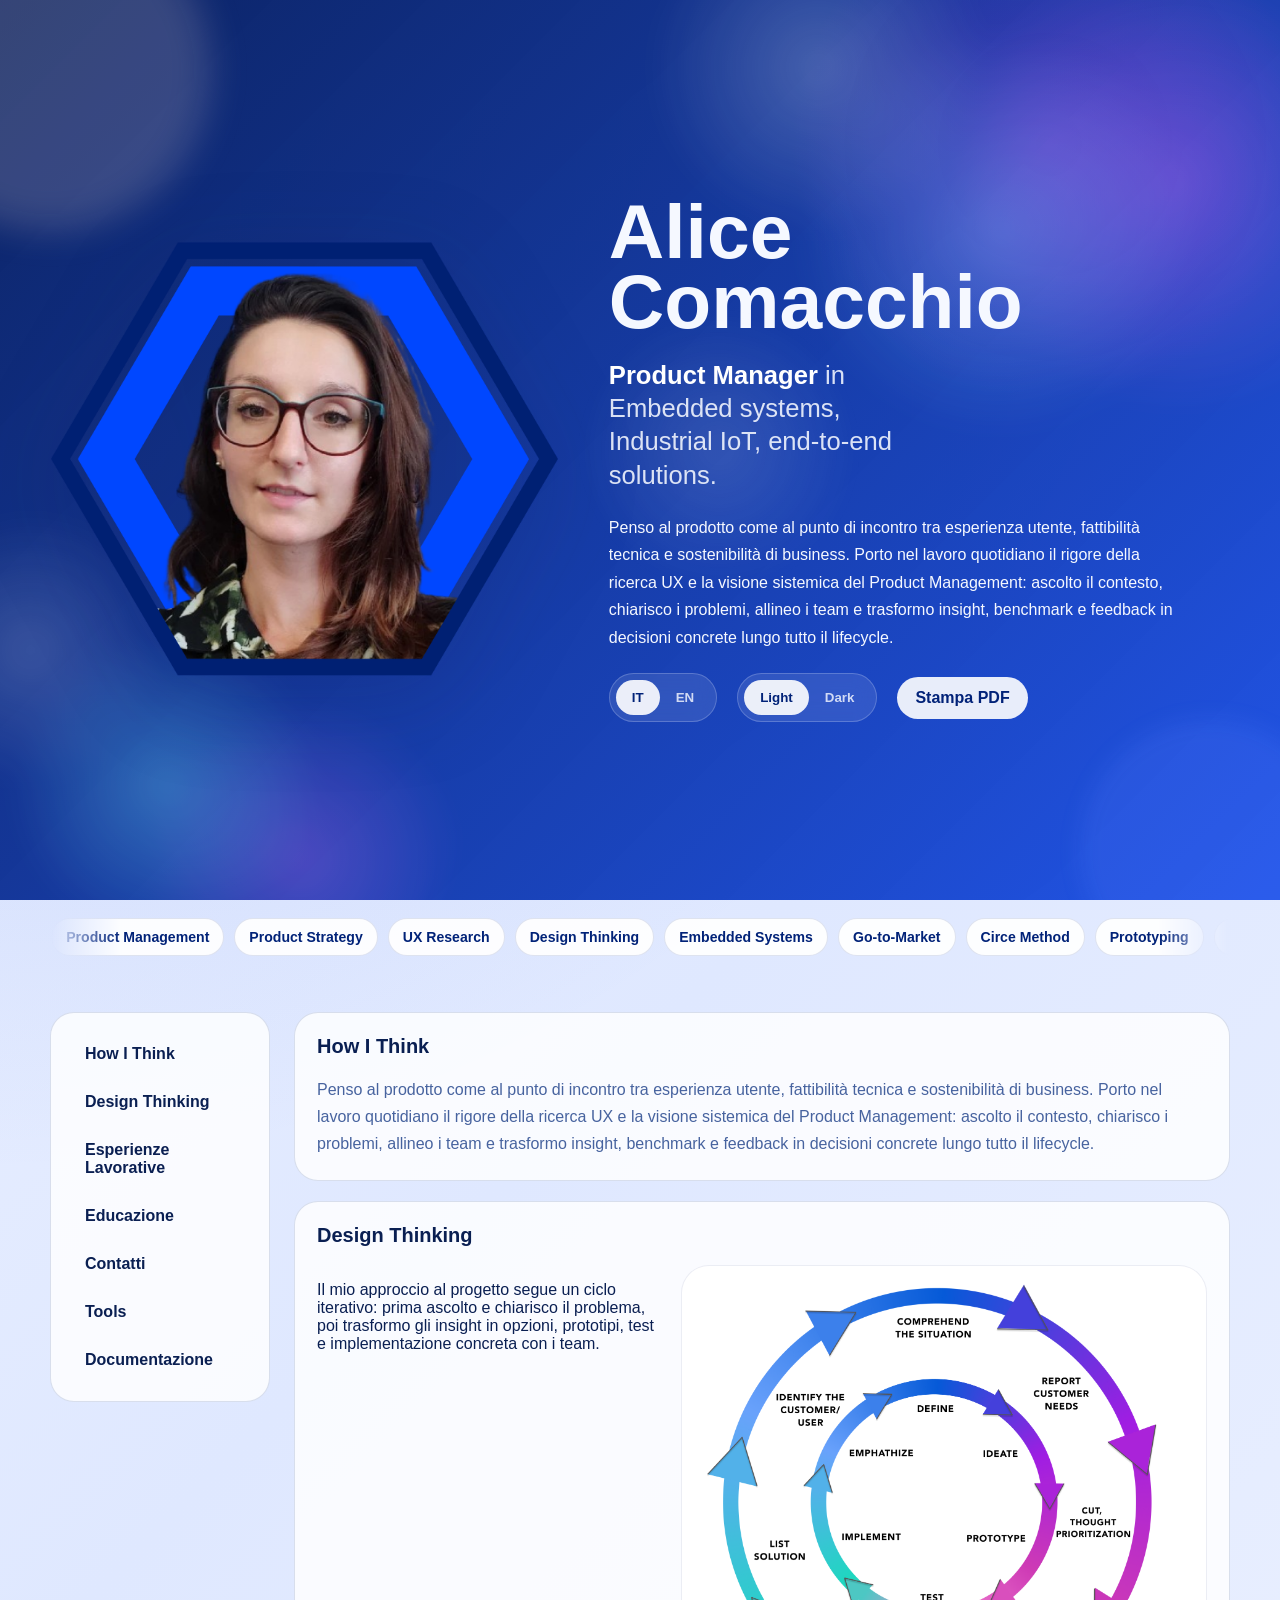
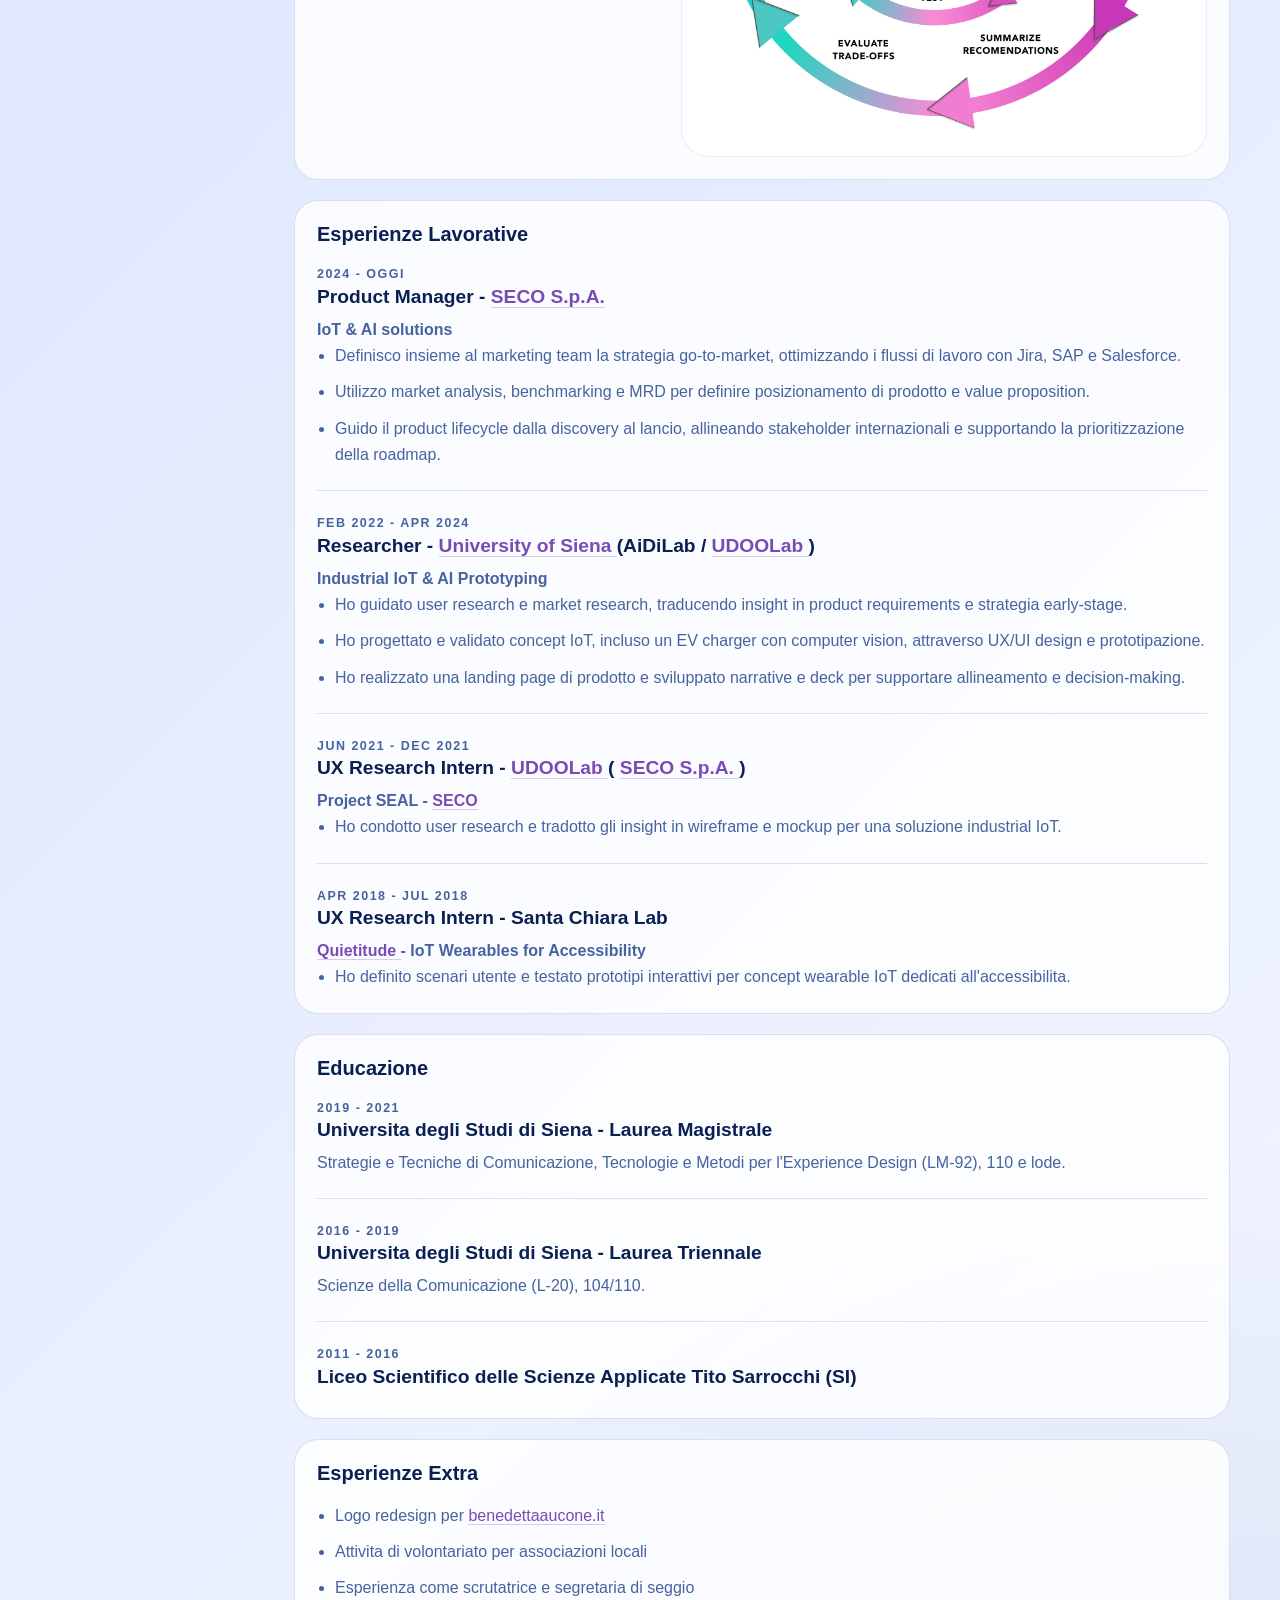
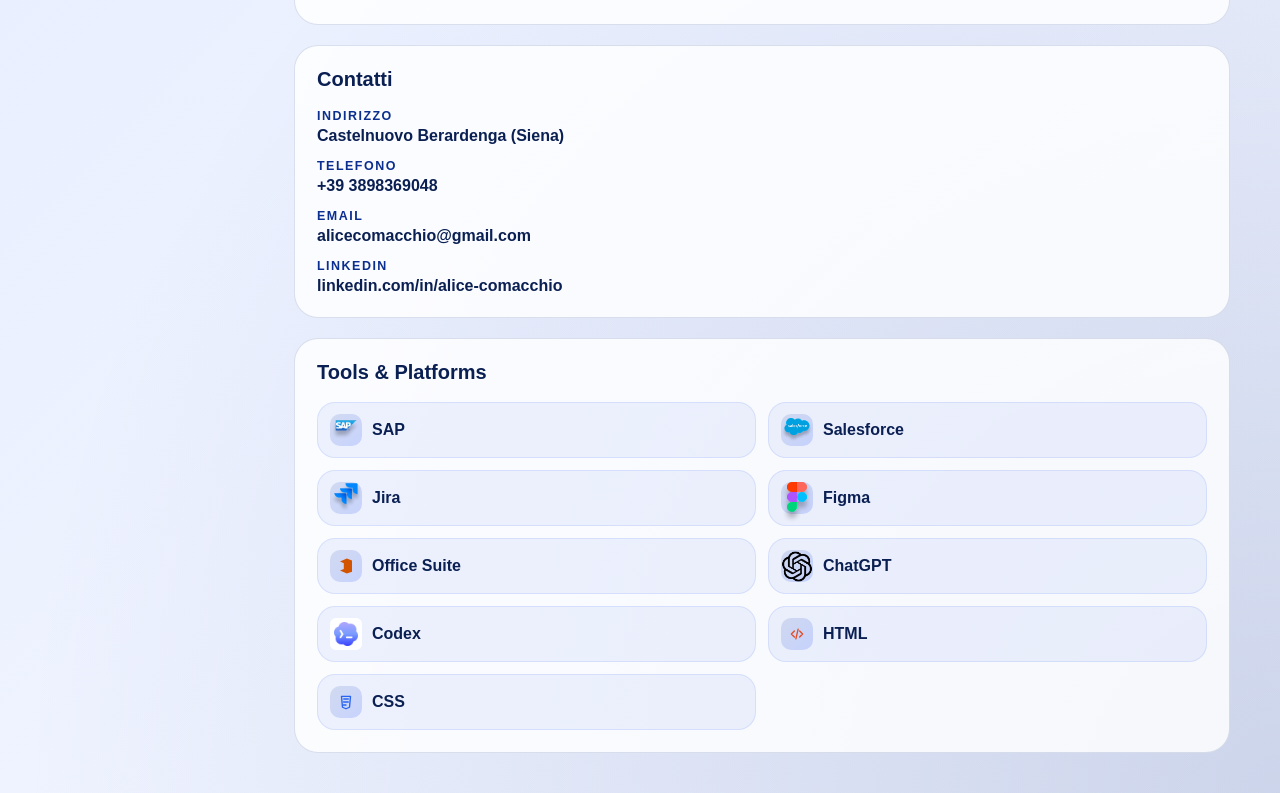
==== index.html @ bc448dcb "Prepare portfolio site for publishing" ====
<!DOCTYPE html>
<html lang="it">
  <head>
    <meta charset="UTF-8" />
    <meta name="viewport" content="width=device-width, initial-scale=1.0" />
    <title>Alice Comacchio | Product Manager</title>
    <link rel="stylesheet" href="./assets/css/main.css" />
  </head>
  <body>
    <div class="page-shell">
      <header class="hero">
        <div class="hero-background-motion" aria-hidden="true"></div>
        <button
          class="mobile-menu-toggle"
          type="button"
          aria-expanded="false"
          aria-controls="site-menu"
          data-it="Menu"
          data-en="Menu"
        >
          <span class="mobile-menu-lines" aria-hidden="true">
            <span></span>
            <span></span>
            <span></span>
          </span>
          <span class="mobile-menu-label">Menu</span>
        </button>
        <div class="hero-visual" aria-label="Foto profilo di Alice Comacchio">
          <div class="hexagon-frame">
            <img
              class="hero-portrait"
              src="./assets/images/profile/alice-comacchio-hero.png"
              alt="Ritratto di Alice Comacchio"
            />
          </div>
        </div>
        <div class="hero-copy">
          <h1>Alice Comacchio</h1>
          <p class="hero-title">
            <strong>Product Manager</strong>
            <span
              class="hero-title-rest"
              data-it="in Embedded systems, Industrial IoT, end-to-end solutions."
              data-en="in Embedded systems, Industrial IoT, end-to-end solutions."
            >
              in Embedded systems, Industrial IoT, end-to-end solutions.
            </span>
          </p>
          <p
            class="hero-summary"
            data-it="Penso al prodotto come al punto di incontro tra esperienza utente, fattibilità tecnica e sostenibilità di business. Porto nel lavoro quotidiano il rigore della ricerca UX e la visione sistemica del Product Management: ascolto il contesto, chiarisco i problemi, allineo i team e trasformo insight, benchmark e feedback in decisioni concrete lungo tutto il lifecycle."
            data-en="I see product as the meeting point between user experience, technical feasibility, and business sustainability. In my daily work I combine the rigor of UX research with the systemic perspective of Product Management: I read the context, clarify problems, align teams, and turn insights, benchmarks, and feedback into concrete decisions across the full lifecycle."
          >
            Penso al prodotto come al punto di incontro tra esperienza utente, fattibilità
            tecnica e sostenibilità di business. Porto nel lavoro quotidiano il rigore della
            ricerca UX e la visione sistemica del Product Management: ascolto il contesto,
            chiarisco i problemi, allineo i team e trasformo insight, benchmark e feedback in
            decisioni concrete lungo tutto il lifecycle.
          </p>
          <div class="hero-topbar">
            <div class="hero-controls">
              <div class="control-group">
                <div class="language-switch hero-language" aria-label="Selettore lingua">
                  <button class="lang-button active" type="button" data-lang="it">IT</button>
                  <button class="lang-button" type="button" data-lang="en">EN</button>
                </div>
              </div>

              <div class="control-group">
                <div class="theme-switch" aria-label="Theme switcher">
                  <button class="theme-button active" type="button" data-theme="light">Light</button>
                  <button class="theme-button" type="button" data-theme="dark">Dark</button>
                </div>
              </div>

              <a
                class="print-link current-pdf-link"
                href="./print/cv-it.html"
                target="_blank"
                data-it="Stampa PDF"
                data-en="Print PDF"
              >
                Stampa PDF
              </a>
            </div>
          </div>
        </div>

      </header>

      <section class="hero-pills-band">
        <div class="hero-skills-marquee" aria-label="Competenze principali">
          <div class="hero-skills-track">
            <div class="hero-skills-set">
              <span>Product Management</span>
              <span>Product Strategy</span>
              <span>UX Research</span>
              <span>Design Thinking</span>
              <span>Embedded Systems</span>
              <span>Go-to-Market</span>
              <span>Circe Method</span>
              <span>Prototyping</span>
              <span>AI tools</span>
            </div>
            <div class="hero-skills-set" aria-hidden="true">
              <span>Product Management</span>
              <span>Product Strategy</span>
              <span>UX Research</span>
              <span>Design Thinking</span>
              <span>Embedded Systems</span>
              <span>Go-to-Market</span>
              <span>Circe Method</span>
              <span>Prototyping</span>
              <span>AI tools</span>
            </div>
          </div>
        </div>
      </section>

      <main class="content-grid">
        <aside class="sidebar">
          <nav class="section-menu" id="site-menu" aria-label="Section menu">
            <div class="mobile-menu-controls" aria-label="Mobile controls">
              <div class="mobile-menu-control-group">
                <span
                  class="mobile-menu-control-label"
                  data-it="Lingua"
                  data-en="Language"
                >
                  Lingua
                </span>
                <div class="language-switch hero-language" aria-label="Selettore lingua mobile">
                  <button class="lang-button active" type="button" data-lang="it">IT</button>
                  <button class="lang-button" type="button" data-lang="en">EN</button>
                </div>
              </div>

              <div class="mobile-menu-control-group">
                <span
                  class="mobile-menu-control-label"
                  data-it="Modalità"
                  data-en="Mode"
                >
                  Modalità
                </span>
                <div class="theme-switch" aria-label="Theme switcher mobile">
                  <button class="theme-button active" type="button" data-theme="light">Light</button>
                  <button class="theme-button" type="button" data-theme="dark">Dark</button>
                </div>
              </div>

              <a
                class="print-link current-pdf-link mobile-print-link"
              href="./print/cv-it.html"
                target="_blank"
                data-it="Stampa PDF"
                data-en="Print PDF"
              >
                Stampa PDF
              </a>
            </div>
            <a href="#how-i-think" data-it="How I Think" data-en="How I Think">How I Think</a>
            <a
              href="#design-thinking"
              data-it="Design Thinking"
              data-en="Design Thinking"
            >
              Design Thinking
            </a>
            <a
              href="#work-experience"
              data-it="Esperienze Lavorative"
              data-en="Work Experience"
            >
              Esperienze Lavorative
            </a>
            <a href="#education" data-it="Educazione" data-en="Education">Educazione</a>
            <a href="#contact" data-it="Contatti" data-en="Contact">Contatti</a>
            <a href="#tools" data-it="Tools" data-en="Tools">Tools</a>
            <a
              href="https://drive.google.com/drive/u/0/folders/1caZQcHH-zPnYdEuzG8Q0CjWB6Q5udoi3"
              target="_blank"
              rel="noreferrer"
              data-it="Documentazione"
              data-en="Documentation"
            >
              Documentazione
            </a>
          </nav>
        </aside>

        <section class="main-column">
          <article class="content-section" id="how-i-think">
            <div class="section-heading">
              <h2 data-it="How I Think" data-en="How I Think">How I Think</h2>
            </div>
            <p
              data-it="Penso al prodotto come al punto di incontro tra esperienza utente, fattibilità tecnica e sostenibilità di business. Porto nel lavoro quotidiano il rigore della ricerca UX e la visione sistemica del Product Management: ascolto il contesto, chiarisco i problemi, allineo i team e trasformo insight, benchmark e feedback in decisioni concrete lungo tutto il lifecycle."
              data-en="I see product as the meeting point between user experience, technical feasibility, and business sustainability. In my daily work I combine the rigor of UX research with the systemic perspective of Product Management: I read the context, clarify problems, align teams, and turn insights, benchmarks, and feedback into concrete decisions across the full lifecycle."
            >
              Penso al prodotto come al punto di incontro tra esperienza utente, fattibilità
              tecnica e sostenibilità di business. Porto nel lavoro quotidiano il rigore della
              ricerca UX e la visione sistemica del Product Management: ascolto il contesto,
              chiarisco i problemi, allineo i team e trasformo insight, benchmark e feedback in
              decisioni concrete lungo tutto il lifecycle.
            </p>
          </article>

          <article class="content-section design-thinking-section" id="design-thinking">
            <div class="section-heading">
              <h2 data-it="Design Thinking" data-en="Design Thinking">Design Thinking</h2>
            </div>
            <div class="design-thinking-layout">
              <div class="design-thinking-header">
                <p
                  class="design-thinking-intro"
                  data-it="Il mio approccio al progetto segue un ciclo iterativo: prima ascolto e chiarisco il problema, poi trasformo gli insight in opzioni, prototipi, test e implementazione concreta con i team."
                  data-en="My project approach follows an iterative cycle: first I listen and frame the problem, then I turn insights into options, prototypes, testing, and concrete implementation with teams."
                >
                  Il mio approccio al progetto segue un ciclo iterativo: prima ascolto e chiarisco
                  il problema, poi trasformo gli insight in opzioni, prototipi, test e
                  implementazione concreta con i team.
                </p>
              </div>
              <figure class="dt-figure dt-figure-light">
                <img
                  class="dt-figure-image theme-graphic"
                  src="./assets/images/graphics/design-thinking-light.png"
                  data-light-src="./assets/images/graphics/design-thinking-light.png"
                  data-dark-src="./assets/images/graphics/design-thinking-dark.png"
                  alt="Grafico del processo di design thinking"
                />
              </figure>
            </div>
          </article>

          <article class="content-section" id="work-experience">
            <div class="section-heading">
              <h2 data-it="Esperienze Lavorative" data-en="Work Experience">
                Esperienze Lavorative
              </h2>
            </div>
            <div class="timeline-item">
              <p class="item-meta" data-it="2024 - Oggi" data-en="2024 - Present">
                2024 - Oggi
              </p>
              <h3>
                Product Manager -
                <a class="inline-link" href="https://www.seco.com/" target="_blank" rel="noreferrer">
                  SECO S.p.A.
                </a>
              </h3>
              <p class="item-subtitle" data-it="IoT & AI solutions" data-en="IoT & AI solutions">
                IoT &amp; AI solutions
              </p>
              <ul class="bullet-list">
                <li
                  data-it="Definisco insieme al marketing team la strategia go-to-market, ottimizzando i flussi di lavoro con Jira, SAP e Salesforce."
                  data-en="Define the go-to-market strategy together with the marketing team, optimizing workflows with Jira, SAP, and Salesforce."
                >
                  Definisco insieme al marketing team la strategia go-to-market, ottimizzando i
                  flussi di lavoro con Jira, SAP e Salesforce.
                </li>
                <li
                  data-it="Utilizzo market analysis, benchmarking e MRD per definire posizionamento di prodotto e value proposition."
                  data-en="Leverage market analysis, benchmarking, and MRDs to define product positioning and value propositions."
                >
                  Utilizzo market analysis, benchmarking e MRD per definire posizionamento di
                  prodotto e value proposition.
                </li>
                <li
                  data-it="Guido il product lifecycle dalla discovery al lancio, allineando stakeholder internazionali e supportando la prioritizzazione della roadmap."
                  data-en="Drive product lifecycle from discovery to launch, aligning international stakeholders and supporting roadmap prioritization."
                >
                  Guido il product lifecycle dalla discovery al lancio, allineando stakeholder
                  internazionali e supportando la prioritizzazione della roadmap.
                </li>
              </ul>
            </div>
            <div class="timeline-item">
              <p class="item-meta" data-it="Feb 2022 - Apr 2024" data-en="Feb 2022 - Apr 2024">
                Feb 2022 - Apr 2024
              </p>
              <h3>
                Researcher -
                <a
                  class="inline-link"
                  href="https://www.unisi.it/ricerca/imprese-e-trasferimento-tecnologico/laboratori-di-ricerca-congiunti/udoo-lab"
                  target="_blank"
                  rel="noreferrer"
                >
                  University of Siena
                </a>
                (AiDiLab /
                <a
                  class="inline-link"
                  href="https://www.unisi.it/ricerca/imprese-e-trasferimento-tecnologico/laboratori-di-ricerca-congiunti/udoo-lab"
                  target="_blank"
                  rel="noreferrer"
                >
                  UDOOLab
                </a>
                )
              </h3>
              <p
                class="item-subtitle"
                data-it="Industrial IoT & AI Prototyping"
                data-en="Industrial IoT & AI Prototyping"
              >
                Industrial IoT &amp; AI Prototyping
              </p>
              <ul class="bullet-list">
                <li
                  data-it="Ho guidato user research e market research, traducendo insight in product requirements e strategia early-stage."
                  data-en="Led user and market research, translating insights into product requirements and early-stage strategy."
                >
                  Ho guidato user research e market research, traducendo insight in product
                  requirements e strategia early-stage.
                </li>
                <li
                  data-it="Ho progettato e validato concept IoT, incluso un EV charger con computer vision, attraverso UX/UI design e prototipazione."
                  data-en="Designed and validated IoT concepts, including an EV charger with computer vision, through UX/UI solutions and prototyping."
                >
                  Ho progettato e validato concept IoT, incluso un EV charger con computer vision,
                  attraverso UX/UI design e prototipazione.
                </li>
                <li
                  data-it="Ho realizzato una landing page di prodotto e sviluppato narrative e deck per supportare allineamento e decision-making."
                  data-en="Built a product landing page and developed product narratives and decks to support alignment and decision-making."
                >
                  Ho realizzato una landing page di prodotto e sviluppato narrative e deck per
                  supportare allineamento e decision-making.
                </li>
              </ul>
            </div>
            <div class="timeline-item">
              <p class="item-meta" data-it="Jun 2021 - Dec 2021" data-en="Jun 2021 - Dec 2021">
                Jun 2021 - Dec 2021
              </p>
              <h3>
                UX Research Intern -
                <a
                  class="inline-link"
                  href="https://www.unisi.it/ricerca/imprese-e-trasferimento-tecnologico/laboratori-di-ricerca-congiunti/udoo-lab"
                  target="_blank"
                  rel="noreferrer"
                >
                  UDOOLab
                </a>
                (
                <a class="inline-link" href="https://www.seco.com/" target="_blank" rel="noreferrer">
                  SECO S.p.A.
                </a>
                )
              </h3>
              <p class="item-subtitle">
                Project SEAL -
                <a class="inline-link" href="https://www.seco.com/" target="_blank" rel="noreferrer">
                  SECO
                </a>
              </p>
              <ul class="bullet-list">
                <li
                  data-it="Ho condotto user research e tradotto gli insight in wireframe e mockup per una soluzione industrial IoT."
                  data-en="Conducted user research and translated insights into wireframes and mockups for an industrial IoT solution."
                >
                  Ho condotto user research e tradotto gli insight in wireframe e mockup per una
                  soluzione industrial IoT.
                </li>
              </ul>
            </div>
            <div class="timeline-item">
              <p class="item-meta" data-it="Apr 2018 - Jul 2018" data-en="Apr 2018 - Jul 2018">
                Apr 2018 - Jul 2018
              </p>
              <h3
                data-it="UX Research Intern - Santa Chiara Lab"
                data-en="UX Research Intern - Santa Chiara Lab"
              >
                UX Research Intern - Santa Chiara Lab
              </h3>
              <p class="item-subtitle">
                <a
                  class="inline-link"
                  href="https://scfablab.unisi.it/project/quietitude/"
                  target="_blank"
                  rel="noreferrer"
                >
                  Quietitude
                </a>
                - IoT Wearables for Accessibility
              </p>
              <ul class="bullet-list">
                <li
                  data-it="Ho definito scenari utente e testato prototipi interattivi per concept wearable IoT dedicati all'accessibilita."
                  data-en="Defined user scenarios and tested interactive prototypes for IoT wearable concepts."
                >
                  Ho definito scenari utente e testato prototipi interattivi per concept wearable
                  IoT dedicati all'accessibilita.
                </li>
              </ul>
            </div>
          </article>

          <article class="content-section" id="education">
            <div class="section-heading">
              <h2 data-it="Educazione" data-en="Education">Educazione</h2>
            </div>
            <div class="timeline-item">
              <p class="item-meta" data-it="2019 - 2021" data-en="2019 - 2021">2019 - 2021</p>
              <h3
                data-it="Universita degli Studi di Siena - Laurea Magistrale"
                data-en="University of Siena - Master's Degree"
              >
                Universita degli Studi di Siena - Laurea Magistrale
              </h3>
              <p
                data-it="Strategie e Tecniche di Comunicazione, Tecnologie e Metodi per l'Experience Design (LM-92), 110 e lode."
                data-en="Strategies and Communication Techniques, Technologies and Methods for Experience Design (LM-92), graduated with honors."
              >
                Strategie e Tecniche di Comunicazione, Tecnologie e Metodi per l'Experience Design
                (LM-92), 110 e lode.
              </p>
            </div>
            <div class="timeline-item">
              <p class="item-meta" data-it="2016 - 2019" data-en="2016 - 2019">2016 - 2019</p>
              <h3
                data-it="Universita degli Studi di Siena - Laurea Triennale"
                data-en="University of Siena - Bachelor's Degree"
              >
                Universita degli Studi di Siena - Laurea Triennale
              </h3>
              <p
                data-it="Scienze della Comunicazione (L-20), 104/110."
                data-en="Communication Sciences (L-20), 104/110."
              >
                Scienze della Comunicazione (L-20), 104/110.
              </p>
            </div>
            <div class="timeline-item">
              <p class="item-meta" data-it="2011 - 2016" data-en="2011 - 2016">2011 - 2016</p>
              <h3
                data-it="Liceo Scientifico delle Scienze Applicate Tito Sarrocchi (SI)"
                data-en="Liceo Scientifico delle Scienze Applicate Tito Sarrocchi (SI)"
              >
                Liceo Scientifico delle Scienze Applicate Tito Sarrocchi (SI)
              </h3>
            </div>
          </article>

          <article class="content-section">
            <div class="section-heading">
              <h2 data-it="Esperienze Extra" data-en="Additional Experience">
                Esperienze Extra
              </h2>
            </div>
            <ul class="bullet-list">
              <li>
                Logo redesign per
                <a
                  class="inline-link"
                  href="https://benedettaaucone.it/"
                  target="_blank"
                  rel="noreferrer"
                >
                  benedettaaucone.it
                </a>
              </li>
              <li
                data-it="Attivita di volontariato per associazioni locali"
                data-en="Volunteer work for local associations"
              >
                Attivita di volontariato per associazioni locali
              </li>
              <li
                data-it="Esperienza come scrutatrice e segretaria di seggio"
                data-en="Election officer experience as poll clerk and secretary"
              >
                Esperienza come scrutatrice e segretaria di seggio
              </li>
            </ul>
          </article>

          <article class="content-section" id="contact">
            <div class="section-heading">
              <h2 data-it="Contatti" data-en="Contact">Contatti</h2>
            </div>
            <ul class="contact-list">
              <li>
                <span data-it="Indirizzo" data-en="Address">Indirizzo</span>
                <strong
                  data-it="Castelnuovo Berardenga (Siena)"
                  data-en="Castelnuovo Berardenga (Siena)"
                >
                  Castelnuovo Berardenga (Siena)
                </strong>
              </li>
              <li>
                <span data-it="Telefono" data-en="Phone">Telefono</span>
                <a class="contact-link" href="tel:+393898369048">+39 3898369048</a>
              </li>
              <li>
                <span data-it="Email" data-en="Email">Email</span>
                <a class="contact-link" href="mailto:alicecomacchio@gmail.com">
                  alicecomacchio@gmail.com
                </a>
              </li>
              <li>
                <span data-it="LinkedIn" data-en="LinkedIn">LinkedIn</span>
                <a
                  class="contact-link"
                  href="https://www.linkedin.com/in/alice-comacchio/"
                  target="_blank"
                  rel="noreferrer"
                >
                  linkedin.com/in/alice-comacchio
                </a>
              </li>
            </ul>
          </article>

          <article class="content-section" id="tools">
            <div class="section-heading">
              <h2 data-it="Tools & Platforms" data-en="Tools & Platforms">Tools &amp; Platforms</h2>
            </div>
            <div class="tools-grid">
              <div class="tool-item">
                <span class="tool-icon tool-icon-sap" aria-hidden="true">
                  <img src="./assets/images/tools/tool-sap.png" alt="" />
                </span>
                <span>SAP</span>
              </div>
              <div class="tool-item">
                <span class="tool-icon tool-icon-salesforce" aria-hidden="true">
                  <img src="./assets/images/tools/tool-salesforce.png" alt="" />
                </span>
                <span>Salesforce</span>
              </div>
              <div class="tool-item">
                <span class="tool-icon tool-icon-jira" aria-hidden="true">
                  <img src="./assets/images/tools/tool-jira.png" alt="" />
                </span>
                <span>Jira</span>
              </div>
              <div class="tool-item">
                <span class="tool-icon tool-icon-figma" aria-hidden="true">
                  <img src="./assets/images/tools/tool-figma.png" alt="" />
                </span>
                <span>Figma</span>
              </div>
              <div class="tool-item">
                <span class="tool-icon tool-icon-office" aria-hidden="true">
                  <svg viewBox="0 0 24 24">
                    <path d="M4 6.1 13.1 2 20 4.5v15L13.1 22 4 17.9l5.2-2V8.2L4 6.1Z" />
                    <path d="M9.2 8.2 15.7 6.6v10.8l-6.5-1.5Z" />
                  </svg>
                </span>
                <span>Office Suite</span>
              </div>
              <div class="tool-item">
                <span class="tool-icon tool-icon-chatgpt" aria-hidden="true">
                  <img src="./assets/images/tools/tool-generic-black.png" alt="" />
                </span>
                <span>ChatGPT</span>
              </div>
              <div class="tool-item">
                <span class="tool-icon tool-icon-codex" aria-hidden="true">
                  <img src="./assets/images/tools/tool-codex.png" alt="" />
                </span>
                <span>Codex</span>
              </div>
              <div class="tool-item">
                <span class="tool-icon tool-icon-html" aria-hidden="true">
                  <svg viewBox="0 0 24 24"><path d="m8.5 8-4 4 4 4"/><path d="m15.5 8 4 4-4 4"/><path d="m13.5 5.5-3 13"/></svg>
                </span>
                <span>HTML</span>
              </div>
              <div class="tool-item">
                <span class="tool-icon tool-icon-css" aria-hidden="true">
                  <svg viewBox="0 0 24 24"><path d="M6 4.5h12l-1.3 14.5L12 21l-4.7-2L6 4.5Z"/><path d="M9 8h6"/><path d="M8.7 12H15"/><path d="M8.3 16H12"/></svg>
                </span>
                <span>CSS</span>
              </div>
            </div>
          </article>
        </section>
      </main>
    </div>

    <script src="./assets/js/main.js"></script>
  </body>
</html>
---- assets/css/main.css ----
:root {
  --bg: #eef3ff;
  --paper: rgba(251, 252, 255, 0.88);
  --panel: rgba(10, 43, 120, 0.08);
  --line: rgba(10, 43, 120, 0.14);
  --text: #0a1f52;
  --muted: #47639f;
  --accent: #0b2f8f;
  --accent-pink: #d93cff;
  --accent-soft: #1b4cff;
  --highlight: #1147e6;
  --shadow: 0 24px 80px rgba(11, 47, 143, 0.16);
}

* {
  box-sizing: border-box;
}

html {
  scroll-behavior: smooth;
}

html[data-theme="dark"] {
  --bg: #06112e;
  --paper: rgba(7, 18, 48, 0.84);
  --panel: rgba(91, 128, 255, 0.08);
  --line: rgba(91, 128, 255, 0.18);
  --text: #f2f5ff;
  --muted: #b4c4f8;
  --accent: #7fa4ff;
  --accent-pink: #e46dff;
  --accent-soft: #1147e6;
  --highlight: #dfe7ff;
  --shadow: 0 24px 80px rgba(0, 0, 0, 0.38);
}

body {
  margin: 0;
  min-height: 100vh;
  font-family: "Avenir Next", Avenir, "Helvetica Neue", Helvetica, Arial, sans-serif;
  color: var(--text);
  background:
    radial-gradient(circle at top left, rgba(17, 71, 230, 0.22), transparent 28%),
    radial-gradient(circle at bottom right, rgba(11, 47, 143, 0.18), transparent 30%),
    linear-gradient(135deg, #edf2ff 0%, #dfe8ff 32%, #f7f9ff 100%);
}

body::before {
  content: "";
  position: fixed;
  inset: 0;
  pointer-events: none;
  background-image:
    linear-gradient(rgba(255, 255, 255, 0.18) 1px, transparent 1px),
    linear-gradient(90deg, rgba(255, 255, 255, 0.18) 1px, transparent 1px);
  background-size: 48px 48px;
  mask-image: linear-gradient(to bottom, rgba(0, 0, 0, 0.45), transparent 75%);
}

.page-shell {
  width: 100%;
}

.hero {
  display: grid;
  grid-template-columns: minmax(0, 1fr) minmax(420px, 620px);
  gap: clamp(28px, 4vw, 56px);
  align-items: center;
  padding: 36px clamp(24px, 4vw, 56px) 18px;
  min-height: 100vh;
  background:
    radial-gradient(circle at 82% 16%, rgba(217, 60, 255, 0.22), transparent 20%),
    linear-gradient(135deg, rgba(7, 31, 95, 0.98), rgba(17, 71, 230, 0.92)),
    linear-gradient(145deg, rgba(255, 255, 255, 0.06), rgba(248, 220, 207, 0.04));
  overflow: hidden;
  position: relative;
}

.hero::before,
.hero::after {
  animation: heroFloat 14s ease-in-out infinite;
}

.hero-topbar {
  display: flex;
  align-items: center;
  justify-content: flex-start;
  gap: 16px;
  margin-top: 22px;
}

.mobile-menu-toggle {
  display: none;
  position: absolute;
  top: 22px;
  right: 22px;
  z-index: 4;
  border: 1px solid rgba(219, 230, 255, 0.24);
  border-radius: 999px;
  background: rgba(255, 255, 255, 0.1);
  color: #f5f8ff;
  backdrop-filter: blur(10px);
  padding: 10px 14px;
  align-items: center;
  gap: 10px;
  cursor: pointer;
}

.mobile-menu-lines {
  display: inline-grid;
  gap: 4px;
}

.mobile-menu-lines span {
  display: block;
  width: 18px;
  height: 2px;
  border-radius: 999px;
  background: currentColor;
  transition: transform 180ms ease, opacity 180ms ease;
}

.mobile-menu-label {
  font-size: 0.82rem;
  font-weight: 700;
  letter-spacing: 0.08em;
  text-transform: uppercase;
}

.mobile-menu-controls {
  display: none;
}

.hero-controls {
  display: flex;
  align-items: center;
  gap: 14px 20px;
  flex-wrap: wrap;
}

.control-group {
  display: inline-flex;
  align-items: center;
}

.hero::after {
  content: "";
  position: absolute;
  width: 320px;
  height: 320px;
  top: -90px;
  left: -110px;
  border-radius: 50%;
  background: rgba(248, 220, 207, 0.18);
  filter: blur(18px);
}

.hero::before {
  content: "";
  position: absolute;
  inset: auto -60px -80px auto;
  width: 260px;
  height: 260px;
  border-radius: 50%;
  background: rgba(86, 128, 255, 0.18);
  filter: blur(10px);
  animation-delay: -6s;
}

.hero-background-motion {
  position: absolute;
  inset: 0;
  overflow: hidden;
  pointer-events: none;
}

.hero-background-motion::before,
.hero-background-motion::after {
  content: "";
  position: absolute;
  border-radius: 50%;
  opacity: 0.88;
  mix-blend-mode: screen;
  filter: blur(10px);
}

.hero-background-motion::before {
  top: -18%;
  right: -10%;
  width: min(64vw, 900px);
  height: min(64vw, 900px);
  background:
    radial-gradient(circle at 28% 28%, rgba(255, 255, 255, 0.24), transparent 20%),
    radial-gradient(circle at 50% 48%, rgba(112, 167, 255, 0.38), transparent 34%),
    radial-gradient(circle at 72% 42%, rgba(217, 60, 255, 0.34), transparent 30%);
  animation: heroOrbit 16s ease-in-out infinite;
}

.hero-background-motion::after {
  left: -12%;
  bottom: -20%;
  width: min(48vw, 640px);
  height: min(48vw, 640px);
  background:
    radial-gradient(circle at 52% 52%, rgba(103, 226, 255, 0.34), transparent 34%),
    radial-gradient(circle at 30% 30%, rgba(255, 255, 255, 0.18), transparent 22%),
    radial-gradient(circle at 74% 64%, rgba(217, 60, 255, 0.3), transparent 26%);
  animation: heroOrbitReverse 14s ease-in-out infinite;
}

.hero-copy::after {
  content: "";
  position: absolute;
  inset: 18% auto auto -8%;
  width: 320px;
  height: 320px;
  border-radius: 50%;
  background: radial-gradient(circle, rgba(255, 255, 255, 0.16), transparent 62%);
  filter: blur(14px);
  opacity: 0.8;
  animation: heroPulse 10s ease-in-out infinite;
  pointer-events: none;
}

.eyebrow {
  letter-spacing: 0.18em;
  text-transform: uppercase;
  color: var(--accent);
  font-size: 0.76rem;
  font-weight: 700;
}

h1,
h2,
h3 {
  margin: 0;
  font-family: "Avenir Next", Avenir, "Helvetica Neue", Helvetica, Arial, sans-serif;
  font-weight: 600;
}

h1 {
  font-size: clamp(3.1rem, 6vw, 5.6rem);
  line-height: 0.92;
  max-width: 9ch;
}

.hero-title {
  margin: 22px 0 0;
  max-width: 24ch;
  font-size: clamp(1.28rem, 2vw, 1.75rem);
  font-weight: 400;
  color: #dfe7ff;
  line-height: 1.3;
}

.hero-title strong {
  font-weight: 700;
  color: #ffffff;
}

.hero-title-rest {
  color: rgba(245, 248, 255, 0.88);
}

.hero-summary,
.info-block p,
.timeline-item p,
.content-section > p {
  margin: 0;
  color: var(--muted);
  line-height: 1.7;
}

.hero-summary {
  margin-top: 22px;
  max-width: 64ch;
  color: rgba(245, 248, 255, 0.9);
  font-size: clamp(1rem, 1.25vw, 1.08rem);
  line-height: 1.72;
}

.hero-copy {
  position: relative;
  z-index: 1;
  display: flex;
  flex-direction: column;
  justify-content: center;
  max-width: 760px;
}

.hero .eyebrow,
.hero h1,
.hero .hero-summary {
  color: #f5f8ff;
}

.hero .eyebrow {
  opacity: 0.78;
}

.theme-switch {
  display: inline-flex;
  width: fit-content;
  padding: 6px;
  border-radius: 999px;
  background: rgba(255, 255, 255, 0.1);
  border: 1px solid rgba(219, 230, 255, 0.24);
  backdrop-filter: blur(10px);
}

.hero .hero-language {
  background: rgba(255, 255, 255, 0.1);
  border: 1px solid rgba(219, 230, 255, 0.24);
  backdrop-filter: blur(10px);
}

.hero-language .lang-button {
  color: rgba(245, 248, 255, 0.82);
}

.hero-language .lang-button.active {
  background: rgba(255, 255, 255, 0.9);
  color: #012278;
}

.theme-button {
  border: 0;
  border-radius: 999px;
  padding: 10px 16px;
  background: transparent;
  color: rgba(245, 248, 255, 0.82);
  font-weight: 700;
  cursor: pointer;
  transition:
    background-color 180ms ease,
    color 180ms ease,
    transform 180ms ease;
}

.theme-button.active {
  background: rgba(255, 255, 255, 0.9);
  color: #012278;
}

.theme-button:hover {
  transform: translateY(-1px);
}

.print-link {
  display: inline-flex;
  align-items: center;
  justify-content: center;
  text-decoration: none;
  border-radius: 999px;
  padding: 12px 18px;
  background: rgba(255, 255, 255, 0.9);
  color: #012278;
  font-weight: 700;
  cursor: pointer;
  transition:
    transform 180ms ease,
    background-color 180ms ease;
}

.print-link:hover {
  transform: translateY(-1px);
}

.hero-pills-band {
  width: 100%;
  padding: 0 clamp(24px, 4vw, 56px) 24px;
  margin-top: 18px;
}

.hero-skills-marquee {
  width: 100%;
  overflow: hidden;
  mask-image: linear-gradient(to right, transparent, #000 6%, #000 94%, transparent);
}

.hero-skills-track {
  display: flex;
  width: max-content;
  animation: pills-scroll 36s linear infinite;
}

.hero-skills-marquee:hover .hero-skills-track {
  animation-play-state: paused;
}

.hero-skills-set {
  display: flex;
  flex-wrap: nowrap;
  gap: 10px;
  padding-right: 10px;
}

.hero-skills-set span {
  white-space: nowrap;
  padding: 10px 14px;
  border-radius: 999px;
  background: rgba(255, 255, 255, 0.92);
  border: 1px solid rgba(1, 34, 120, 0.12);
  color: #012278;
  font-size: 0.88rem;
  font-weight: 700;
  box-shadow: none;
}

@keyframes pills-scroll {
  from {
    transform: translateX(0);
  }

  to {
    transform: translateX(calc(-50% - 5px));
  }
}

.hero-visual {
  display: grid;
  place-items: center;
  min-height: 580px;
  overflow: visible;
  z-index: 1;
}

.hexagon-frame {
  width: min(100%, 560px);
  display: grid;
  place-items: center;
  filter: drop-shadow(0 22px 45px rgba(15, 28, 77, 0.18));
  overflow: visible;
}

.hero-portrait {
  width: 100%;
  height: auto;
  display: block;
}

.content-grid {
  display: grid;
  grid-template-columns: 220px minmax(0, 1fr);
  gap: 24px;
  width: min(1180px, calc(100% - 32px));
  margin: 32px auto 40px;
}

.sidebar,
.main-column {
  display: grid;
  gap: 20px;
}

.sidebar {
  align-content: start;
  position: sticky;
  top: 24px;
  height: fit-content;
}

.section-menu,
.content-section {
  padding: 22px;
  border: 1px solid var(--line);
  border-radius: 24px;
  background: rgba(255, 255, 255, 0.82);
}

.section-menu {
  display: grid;
  gap: 10px;
}

.section-menu a {
  color: var(--text);
  text-decoration: none;
  font-weight: 600;
  padding: 10px 12px;
  border-radius: 14px;
  transition: background-color 180ms ease, color 180ms ease, transform 180ms ease;
}

.section-menu a:hover {
  background: rgba(17, 71, 230, 0.08);
  color: var(--highlight);
  transform: translateX(2px);
}

.language-switch {
  display: inline-flex;
  width: fit-content;
  padding: 6px;
  border-radius: 999px;
  background: rgba(1, 34, 120, 0.06);
  border: 1px solid rgba(1, 34, 120, 0.1);
}

.lang-button {
  border: 0;
  border-radius: 999px;
  padding: 10px 16px;
  background: transparent;
  color: var(--muted);
  font-weight: 700;
  cursor: pointer;
  transition:
    background-color 180ms ease,
    color 180ms ease,
    transform 180ms ease;
}

.lang-button.active {
  background: var(--accent);
  color: #f7faff;
}

.lang-button:hover {
  transform: translateY(-1px);
}

.info-block h2,
.content-section h2 {
  margin-bottom: 14px;
  font-size: 1.25rem;
}

.contact-list {
  margin: 0;
  padding: 0;
  list-style: none;
  display: grid;
  gap: 14px;
}

.contact-list span,
.item-meta {
  display: block;
  margin-bottom: 4px;
  font-size: 0.78rem;
  letter-spacing: 0.12em;
  text-transform: uppercase;
  color: var(--accent);
  font-weight: 700;
}

.contact-link {
  color: var(--text);
  font-weight: 700;
  text-decoration: none;
  word-break: break-word;
  transition: color 180ms ease, opacity 180ms ease;
}

.contact-link:hover {
  color: var(--highlight);
}

.section-heading {
  display: flex;
  align-items: center;
  margin-bottom: 18px;
}

.section-heading h2 {
  margin-bottom: 0;
}

.timeline-item + .timeline-item {
  margin-top: 22px;
  padding-top: 22px;
  border-top: 1px solid var(--line);
}

.timeline-item h3 {
  margin: 0 0 8px;
  font-size: 1.2rem;
}

.item-subtitle {
  margin: 0 0 14px;
  color: var(--highlight);
  font-weight: 700;
}

.inline-link {
  color: #7a4bb6;
  text-decoration: none;
  border-bottom: 1px solid rgba(122, 75, 182, 0.28);
  transition: color 180ms ease, border-color 180ms ease, opacity 180ms ease;
}

.inline-link:hover {
  color: var(--accent-pink);
  border-color: rgba(217, 60, 255, 0.38);
}

.bullet-list {
  margin: 0;
  padding-left: 18px;
  color: var(--muted);
  display: grid;
  gap: 10px;
  line-height: 1.65;
}

.skill-cloud {
  display: flex;
  flex-wrap: wrap;
  gap: 12px;
}

.skill-cloud span {
  padding: 10px 14px;
  border-radius: 999px;
  background: rgba(17, 71, 230, 0.08);
  border: 1px solid rgba(17, 71, 230, 0.14);
  color: var(--text);
  font-weight: 600;
}

.skill-cloud-compact span {
  padding: 8px 12px;
  font-size: 0.92rem;
}

.tools-grid {
  display: grid;
  grid-template-columns: repeat(2, minmax(0, 1fr));
  gap: 12px;
}

.tool-item {
  display: flex;
  align-items: center;
  gap: 10px;
  padding: 11px 12px;
  border-radius: 18px;
  background: rgba(17, 71, 230, 0.06);
  border: 1px solid rgba(17, 71, 230, 0.1);
  color: var(--text);
  font-weight: 600;
}

.tool-icon {
  width: 32px;
  height: 32px;
  border-radius: 10px;
  display: inline-grid;
  place-items: center;
  background: linear-gradient(135deg, rgba(11, 47, 143, 0.12), rgba(27, 76, 255, 0.18));
  color: var(--accent);
  flex: 0 0 32px;
}

.tool-icon img {
  width: 100%;
  height: 100%;
  object-fit: contain;
  display: block;
}

.tool-icon svg {
  width: 18px;
  height: 18px;
  fill: none;
  stroke: currentColor;
  stroke-width: 1.8;
  stroke-linecap: round;
  stroke-linejoin: round;
}

.tool-icon-figma svg rect,
.tool-icon-figma svg circle,
.tool-icon-jira svg path,
.tool-icon-chatgpt svg path,
.tool-icon-office svg path {
  fill: currentColor;
  stroke: none;
}

.tool-icon-jira {
  color: #1d7afc;
}

.tool-icon-office {
  color: #d35400;
}

.tool-icon-html {
  color: #e44d26;
}

.tool-icon-css {
  color: #2965f1;
}

.design-thinking-section {
  overflow: hidden;
}

.design-thinking-header {
  display: grid;
  gap: 18px;
}

.design-thinking-layout {
  display: grid;
  grid-template-columns: minmax(260px, 340px) minmax(0, 1fr);
  gap: 24px;
  align-items: start;
}

.design-thinking-intro {
  max-width: none;
}

.dt-figure {
  margin: 0;
  padding: 18px;
  border-radius: 28px;
  background: rgba(255, 255, 255, 0.92);
  border: 1px solid rgba(1, 34, 120, 0.08);
}

.dt-figure img {
  width: 100%;
  height: auto;
  display: block;
}

.dt-figure-light {
  max-width: 760px;
  justify-self: end;
  background: rgba(255, 255, 255, 0.92);
}

@keyframes heroFloat {
  0%,
  100% {
    transform: translate3d(0, 0, 0) scale(1);
  }

  50% {
    transform: translate3d(12px, -10px, 0) scale(1.06);
  }
}

@keyframes heroPulse {
  0%,
  100% {
    transform: scale(1);
    opacity: 0.55;
  }

  50% {
    transform: scale(1.08);
    opacity: 0.9;
  }
}

@keyframes heroOrbit {
  0% {
    transform: translate3d(0, 0, 0) rotate(0deg) scale(1);
  }

  50% {
    transform: translate3d(-42px, 34px, 0) rotate(180deg) scale(1.16);
  }

  100% {
    transform: translate3d(0, 0, 0) rotate(360deg) scale(1);
  }
}

@keyframes heroOrbitReverse {
  0% {
    transform: translate3d(0, 0, 0) rotate(0deg) scale(1);
  }

  50% {
    transform: translate3d(38px, -30px, 0) rotate(-180deg) scale(1.18);
  }

  100% {
    transform: translate3d(0, 0, 0) rotate(-360deg) scale(1);
  }
}

body.print-preview-page {
  background: #ececec;
}

body.print-preview-page::before {
  display: none;
}

body.dt-demo-page {
  background:
    radial-gradient(circle at top left, rgba(17, 71, 230, 0.16), transparent 26%),
    linear-gradient(135deg, #edf2ff 0%, #e8efff 34%, #f8faff 100%);
}

body.dt-demo-page::before {
  display: none;
}

.dt-demo-shell {
  min-height: 100vh;
  padding: 28px;
  display: grid;
  place-items: center;
}

.dt-cycle-card {
  width: min(1380px, 100%);
  display: grid;
  gap: 24px;
  padding: 28px;
  border-radius: 32px;
  background: rgba(255, 255, 255, 0.9);
  border: 1px solid rgba(1, 34, 120, 0.08);
  box-shadow: 0 18px 60px rgba(11, 47, 143, 0.08);
}

.dt-cycle-header {
  display: grid;
  gap: 10px;
  max-width: 62ch;
}

.dt-cycle-header h1 {
  font-size: clamp(2.4rem, 4vw, 4rem);
  line-height: 0.95;
  max-width: none;
  text-transform: uppercase;
}

.dt-cycle-header em {
  font-style: italic;
}

.dt-cycle-header p {
  margin: 0;
  color: var(--muted);
  line-height: 1.6;
}

.dt-process-kicker {
  text-transform: uppercase;
  letter-spacing: 0.16em;
  color: var(--accent);
  font-weight: 700;
  font-size: 0.78rem;
}

.dt-cycle-graphic {
  position: relative;
  width: min(100%, 1080px);
  aspect-ratio: 1;
  margin: 0 auto;
}

.dt-cycle-center {
  position: absolute;
  inset: 50%;
  transform: translate(-50%, -50%);
  width: 28%;
  aspect-ratio: 1;
  border-radius: 50%;
  display: grid;
  place-items: center;
  text-align: center;
  background: rgba(255, 255, 255, 0.98);
  box-shadow: 0 10px 30px rgba(11, 47, 143, 0.08);
  z-index: 3;
}

.dt-cycle-center span {
  display: block;
  font-size: clamp(1.6rem, 2.2vw, 2.5rem);
  line-height: 0.98;
  font-weight: 700;
  letter-spacing: 0.06em;
  text-transform: uppercase;
}

.dt-cycle-center small {
  display: block;
  margin-top: 8px;
  font-size: 0.95rem;
  letter-spacing: 0.08em;
  text-transform: uppercase;
  color: var(--muted);
}

.dt-cycle-ring {
  position: absolute;
  inset: 8%;
  border-radius: 50%;
  border: 28px solid transparent;
  z-index: 1;
}

.dt-cycle-ring::after {
  content: "";
  position: absolute;
  width: 0;
  height: 0;
  border-style: solid;
}

.ring-empathize {
  border-top-color: #4f90cf;
  border-right-color: #4f90cf;
  transform: rotate(4deg);
}

.ring-empathize::after {
  top: 14%;
  right: 4%;
  border-width: 14px 0 14px 22px;
  border-color: transparent transparent transparent #4f90cf;
  transform: rotate(32deg);
}

.ring-define {
  border-right-color: #2e6cab;
  transform: rotate(62deg);
}

.ring-define::after {
  right: 11%;
  bottom: 14%;
  border-width: 14px 0 14px 22px;
  border-color: transparent transparent transparent #2e6cab;
  transform: rotate(92deg);
}

.ring-ideate {
  border-bottom-color: #ff7b4b;
  transform: rotate(122deg);
}

.ring-ideate::after {
  bottom: 5%;
  left: 46%;
  border-width: 14px 0 14px 22px;
  border-color: transparent transparent transparent #ff7b4b;
  transform: rotate(150deg);
}

.ring-prototype {
  border-bottom-color: #ffca2d;
  border-left-color: #ffca2d;
  transform: rotate(184deg);
}

.ring-prototype::after {
  bottom: 15%;
  left: 8%;
  border-width: 14px 0 14px 22px;
  border-color: transparent transparent transparent #ffca2d;
  transform: rotate(208deg);
}

.ring-test {
  border-left-color: #c9a72b;
  transform: rotate(244deg);
}

.ring-test::after {
  left: 4%;
  top: 40%;
  border-width: 14px 0 14px 22px;
  border-color: transparent transparent transparent #c9a72b;
  transform: rotate(272deg);
}

.ring-implement {
  border-top-color: #9f2d76;
  border-left-color: #9f2d76;
  transform: rotate(304deg);
}

.ring-implement::after {
  top: 10%;
  left: 20%;
  border-width: 14px 0 14px 22px;
  border-color: transparent transparent transparent #9f2d76;
  transform: rotate(332deg);
}

.dt-phase {
  position: absolute;
  width: 24%;
  display: grid;
  gap: 8px;
  z-index: 2;
}

.dt-phase h2 {
  margin: 0;
  font-size: 1rem;
  text-transform: uppercase;
  letter-spacing: 0.08em;
}

.dt-phase p {
  margin: 0;
  font-size: 0.9rem;
  line-height: 1.45;
  color: var(--muted);
}

.dt-phase-icon {
  font-size: 2rem;
  font-weight: 700;
  line-height: 1;
}

.phase-empathize {
  top: 20%;
  right: 18%;
  color: #4f90cf;
}

.phase-define {
  top: 40%;
  right: 8%;
  color: #2e6cab;
}

.phase-ideate {
  bottom: 18%;
  right: 21%;
  color: #ff7b4b;
}

.phase-prototype {
  bottom: 18%;
  left: 21%;
  color: #ffca2d;
}

.phase-test {
  top: 40%;
  left: 8%;
  color: #c9a72b;
}

.phase-implement {
  top: 20%;
  left: 18%;
  color: #9f2d76;
}

.dt-cycle-band {
  position: absolute;
  padding: 8px 14px;
  border-radius: 999px;
  background: rgba(17, 71, 230, 0.06);
  color: var(--text);
  text-transform: uppercase;
  letter-spacing: 0.12em;
  font-size: 0.72rem;
  font-weight: 700;
  z-index: 0;
}

.band-understand {
  top: 10%;
  right: 4%;
  transform: rotate(62deg);
}

.band-explore {
  bottom: 4%;
  left: 50%;
  transform: translateX(-50%);
}

.band-materialize {
  top: 10%;
  left: 4%;
  transform: rotate(-62deg);
}

body.resume-embed .page-shell {
  width: 100%;
  margin: 0;
}

body.resume-embed .resume-actions {
  display: none;
}

body.resume-embed .resume-sheet {
  min-height: auto;
  box-shadow: none;
}

body.print-preview-page .page-shell {
  width: min(1200px, calc(100% - 32px));
  margin: 24px auto;
  padding: 0;
}

.preview-shell {
  display: grid;
  gap: 20px;
}

.preview-toolbar {
  display: flex;
  align-items: center;
  justify-content: space-between;
  gap: 16px;
  padding: 20px 24px;
  border: 1px solid rgba(1, 34, 120, 0.1);
  border-radius: 24px;
  background: rgba(255, 255, 255, 0.9);
}

.preview-toolbar h1 {
  font-size: clamp(1.8rem, 3vw, 2.4rem);
  line-height: 1;
  max-width: none;
}

.preview-toolbar p {
  margin: 8px 0 0;
  color: var(--muted);
}

.preview-actions {
  display: flex;
  gap: 10px;
  flex-wrap: wrap;
}

.preview-button {
  display: inline-flex;
  align-items: center;
  justify-content: center;
  padding: 11px 16px;
  border-radius: 999px;
  border: 1px solid rgba(1, 34, 120, 0.12);
  background: #fff;
  color: var(--accent);
  font-weight: 700;
  text-decoration: none;
  font: inherit;
  cursor: pointer;
}

.preview-grid {
  display: grid;
  grid-template-columns: repeat(2, minmax(0, 1fr));
  gap: 20px;
}

.preview-card {
  display: grid;
  gap: 18px;
  padding: 22px;
  border: 1px solid rgba(1, 34, 120, 0.1);
  border-radius: 24px;
  background: rgba(255, 255, 255, 0.92);
}

.preview-card h2 {
  font-size: 1rem;
  letter-spacing: 0.18em;
  text-transform: uppercase;
}

.preview-frame {
  width: 100%;
  aspect-ratio: 1 / 1.414;
  border: 1px solid rgba(1, 34, 120, 0.08);
  border-radius: 18px;
  background: #fff;
}

.resume-actions {
  display: flex;
  justify-content: flex-end;
  gap: 10px;
  margin-bottom: 10px;
}

.resume-sheet {
  min-height: 297mm;
  padding: 9mm 7mm;
  background: #fff;
  color: #000;
  box-shadow: 0 12px 32px rgba(0, 0, 0, 0.12);
}

.resume-header {
  display: grid;
  grid-template-columns: minmax(0, 1fr) 250px;
  gap: 14px;
  align-items: start;
  margin-bottom: 8pt;
}

.resume-header h1,
.resume-section h2,
.resume-entry h3 {
  margin: 0;
  color: #000;
  font-weight: 700;
}

.resume-header h1 {
  font-size: 19.5pt;
  margin-bottom: 3pt;
  max-width: none;
  white-space: nowrap;
}

.resume-role {
  margin: 0;
  color: #2d2d2d;
  font-size: 11.2pt;
}

.resume-profile {
  margin: 0 0 4pt;
  color: #000;
  font-size: 8.9pt;
  line-height: 1.32;
}

.resume-profile-wide {
  max-width: none;
}

.resume-contact p {
  margin: 0 0 2pt;
  color: #000;
  font-size: 8.8pt;
  line-height: 1.18;
}

.resume-section {
  margin-top: 9pt;
}

.resume-section h2 {
  margin-bottom: 5pt;
  padding-bottom: 3pt;
  border-bottom: 1px solid #111;
  font-size: 9.6pt;
  text-transform: uppercase;
  letter-spacing: 0.28em;
}

.resume-entry {
  display: grid;
  grid-template-columns: 116px minmax(0, 1fr);
  gap: 12px;
  margin-top: 5pt;
  break-inside: avoid;
}

.resume-date {
  color: #8c8c8c;
  font-size: 8.7pt;
  line-height: 1.18;
}

.resume-entry h3 {
  font-size: 9.9pt;
  margin-bottom: 1pt;
}

.resume-org {
  margin: 0 0 3pt;
  color: #8c8c8c;
  font-size: 8.8pt;
  line-height: 1.18;
}

.resume-entry ul {
  margin: 0;
  padding-left: 12px;
}

.resume-entry li,
.resume-entry p,
.resume-block p,
.resume-contact p,
.resume-inline-grid p {
  color: #000;
  font-size: 8.7pt;
  line-height: 1.18;
}

.resume-inline-grid {
  display: grid;
  grid-template-columns: repeat(2, minmax(0, 1fr));
  gap: 4pt 14pt;
}

.resume-inline-grid p,
.resume-block p {
  margin: 0;
}

.resume-tools-grid {
  display: grid;
  grid-template-columns: repeat(4, minmax(0, 1fr));
  gap: 6pt 8pt;
}

.resume-tool {
  display: flex;
  align-items: center;
  gap: 5pt;
  min-width: 0;
}

.resume-tool img,
.resume-tool-badge {
  width: 15pt;
  height: 15pt;
  flex: 0 0 15pt;
}

.resume-tool img {
  object-fit: contain;
}

.resume-tool img[src*="tool-jira"] {
  transform: scale(1.08);
}

.resume-tool-badge {
  display: inline-flex;
  align-items: center;
  justify-content: center;
  border-radius: 4pt;
  background: #d35400;
  color: #fff;
  font-size: 6.8pt;
  font-weight: 700;
}

.resume-tool-badge.office-badge {
  background: #d35400;
}

.resume-tool-badge.office-badge svg {
  width: 10pt;
  height: 10pt;
  fill: currentColor;
  stroke: none;
}

.resume-tool span:last-child {
  font-size: 8.3pt;
  line-height: 1.1;
}

@page {
  size: A4;
  margin: 6mm;
}

@media print {
  body {
    background: #fff;
  }

  body::before,
  .hero,
  main {
    display: none !important;
  }

  .page-shell {
    width: 100%;
    margin: 0;
    padding: 0;
    border: 0;
    border-radius: 0;
    background: transparent;
    box-shadow: none;
    backdrop-filter: none;
  }

  .resume-sheet {
    min-height: auto;
    box-shadow: none;
  }
}

html[data-theme="dark"] body {
    background:
      radial-gradient(circle at top left, rgba(17, 71, 230, 0.34), transparent 28%),
      radial-gradient(circle at bottom right, rgba(127, 164, 255, 0.12), transparent 24%),
      linear-gradient(135deg, #040d25 0%, #07183f 42%, #0c2a73 100%);
}

html[data-theme="dark"] body::before {
    background-image:
      linear-gradient(rgba(219, 230, 255, 0.06) 1px, transparent 1px),
      linear-gradient(90deg, rgba(219, 230, 255, 0.06) 1px, transparent 1px);
}

html[data-theme="dark"] .hero {
    background:
      radial-gradient(circle at 82% 16%, rgba(228, 109, 255, 0.18), transparent 20%),
      linear-gradient(135deg, rgba(4, 13, 37, 0.98), rgba(12, 42, 115, 0.82)),
      linear-gradient(145deg, rgba(255, 255, 255, 0.02), rgba(248, 220, 207, 0.02));
}

html[data-theme="dark"] .hero::after {
    background: rgba(154, 176, 243, 0.18);
}

html[data-theme="dark"] .hero-background-motion::before {
    background:
      radial-gradient(circle at 28% 28%, rgba(255, 255, 255, 0.14), transparent 20%),
      radial-gradient(circle at 50% 48%, rgba(127, 164, 255, 0.28), transparent 34%),
      radial-gradient(circle at 72% 42%, rgba(228, 109, 255, 0.24), transparent 30%);
}

html[data-theme="dark"] .hero-background-motion::after {
    background:
      radial-gradient(circle at 52% 52%, rgba(92, 210, 255, 0.24), transparent 34%),
      radial-gradient(circle at 30% 30%, rgba(255, 255, 255, 0.1), transparent 22%),
      radial-gradient(circle at 74% 64%, rgba(228, 109, 255, 0.2), transparent 26%);
}

html[data-theme="dark"] .theme-switch {
    background: rgba(154, 176, 243, 0.1);
    border-color: rgba(154, 176, 243, 0.18);
}

html[data-theme="dark"] .mobile-menu-toggle {
    background: rgba(154, 176, 243, 0.1);
    border-color: rgba(154, 176, 243, 0.18);
    color: #f2f5ff;
}

html[data-theme="dark"] .hero .hero-language {
    background: rgba(154, 176, 243, 0.1);
    border-color: rgba(154, 176, 243, 0.18);
}

html[data-theme="dark"] .theme-button {
    color: rgba(238, 243, 255, 0.82);
}

html[data-theme="dark"] .theme-button.active {
    background: #dbe6ff;
    color: #07133a;
}

html[data-theme="dark"] .print-link {
    background: #dbe6ff;
    color: #07133a;
}

html[data-theme="dark"] .section-menu,
html[data-theme="dark"] .content-section {
    background: rgba(9, 23, 67, 0.76);
}

html[data-theme="dark"] .hero-portrait {
    filter: drop-shadow(0 18px 24px rgba(0, 0, 0, 0.24));
}

html[data-theme="dark"] .hero-summary {
    color: #eef3ff;
}

html[data-theme="dark"] .language-switch {
    background: rgba(154, 176, 243, 0.08);
    border-color: rgba(154, 176, 243, 0.12);
}

html[data-theme="dark"] .lang-button.active {
    background: #dbe6ff;
    color: #07133a;
}

html[data-theme="dark"] .hero-language .lang-button {
    color: rgba(238, 243, 255, 0.82);
}

html[data-theme="dark"] .hero-language .lang-button.active {
    background: #dbe6ff;
    color: #07133a;
}

html[data-theme="dark"] .contact-link {
    color: var(--text);
}

html[data-theme="dark"] .contact-link:hover {
    color: #dbe6ff;
}

html[data-theme="dark"] .inline-link {
    color: #d8b8ff;
    border-color: rgba(216, 184, 255, 0.28);
}

html[data-theme="dark"] .inline-link:hover {
    color: #f1a4ff;
    border-color: rgba(241, 164, 255, 0.4);
}

html[data-theme="dark"] .tool-item {
    background: rgba(127, 164, 255, 0.08);
    border-color: rgba(127, 164, 255, 0.14);
}

html[data-theme="dark"] .tool-icon {
    background: linear-gradient(135deg, rgba(219, 230, 255, 0.14), rgba(127, 164, 255, 0.22));
}

html[data-theme="dark"] body.dt-demo-page {
    background:
      radial-gradient(circle at top left, rgba(17, 71, 230, 0.22), transparent 28%),
      linear-gradient(135deg, #05122f 0%, #081a47 36%, #0d2d7d 100%);
}

html[data-theme="dark"] .dt-cycle-card {
    background: rgba(9, 23, 67, 0.88);
    border-color: rgba(219, 230, 255, 0.08);
}

html[data-theme="dark"] .dt-cycle-header p,
html[data-theme="dark"] .dt-phase p,
html[data-theme="dark"] .dt-cycle-center small {
    color: #b4c4f8;
}

html[data-theme="dark"] .dt-cycle-header h1,
html[data-theme="dark"] .dt-phase h2,
html[data-theme="dark"] .dt-cycle-center span,
html[data-theme="dark"] .dt-cycle-band {
    color: #f2f5ff;
}

html[data-theme="dark"] .dt-cycle-band {
    background: rgba(219, 230, 255, 0.08);
}

html[data-theme="dark"] .dt-cycle-center {
    background: rgba(9, 23, 67, 0.96);
}

html[data-theme="dark"] .dt-figure {
    background: rgba(9, 23, 67, 0.82);
    border-color: rgba(219, 230, 255, 0.08);
}

html[data-theme="dark"] .dt-figure-light {
    background: rgba(9, 23, 67, 0.82);
}

html[data-theme="dark"] .hero-skills-set span {
    background: rgba(219, 230, 255, 0.96);
    border-color: rgba(219, 230, 255, 0.18);
    color: #07133a;
    box-shadow: none;
}

@media (max-width: 920px) {
  .hero,
  .content-grid {
    grid-template-columns: 1fr;
  }

  .hero {
    padding: 24px;
    min-height: 88svh;
    justify-items: center;
  }

  .hero-visual {
    position: relative;
    order: -1;
    min-height: 0;
    height: auto;
    margin: 8px auto -116px;
    align-items: start;
    justify-items: center;
    pointer-events: none;
    z-index: 1;
    opacity: 0.9;
    width: 100%;
  }

  .hero-copy {
    z-index: 2;
    padding-top: 0;
    width: 100%;
    max-width: 680px;
    padding-right: 18px;
  }

  .hero-portrait {
    width: min(88vw, 500px);
    transform: translateY(0);
    mask-image: linear-gradient(to bottom, rgba(0, 0, 0, 0.98) 0%, rgba(0, 0, 0, 0.96) 48%, rgba(0, 0, 0, 0.42) 74%, rgba(0, 0, 0, 0) 100%);
    -webkit-mask-image: linear-gradient(to bottom, rgba(0, 0, 0, 0.98) 0%, rgba(0, 0, 0, 0.96) 48%, rgba(0, 0, 0, 0.42) 74%, rgba(0, 0, 0, 0) 100%);
  }

  .mobile-menu-toggle {
    display: inline-flex;
    position: fixed;
    z-index: 12;
  }

  .sidebar {
    position: fixed;
    inset: 0;
    z-index: 10;
    display: grid;
    align-items: start;
    padding: 84px 18px 18px;
    background: rgba(4, 13, 37, 0.62);
    backdrop-filter: blur(14px);
    opacity: 0;
    pointer-events: none;
    transition: opacity 180ms ease;
    overflow-y: auto;
    -webkit-overflow-scrolling: touch;
  }

  .section-menu {
    transform: translateY(-16px);
    transition: transform 180ms ease;
    padding-top: 16px;
    background: rgba(248, 250, 255, 0.96);
    box-shadow: 0 20px 56px rgba(5, 20, 58, 0.18);
    max-height: calc(100svh - 110px);
    overflow-y: auto;
    overscroll-behavior: contain;
  }

  .mobile-menu-controls {
    display: grid;
    gap: 14px;
    margin-bottom: 8px;
    padding-bottom: 16px;
    border-bottom: 1px solid var(--line);
  }

  .mobile-menu-control-group {
    display: grid;
    gap: 8px;
  }

  .mobile-menu-control-label {
    font-size: 0.76rem;
    letter-spacing: 0.12em;
    text-transform: uppercase;
    color: var(--muted);
    font-weight: 700;
  }

  .section-menu a {
    color: #10255f;
    background: rgba(11, 47, 143, 0.04);
    padding: 12px 14px;
    font-size: 0.98rem;
  }

  .section-menu a:hover {
    background: rgba(11, 47, 143, 0.1);
    color: #0b2f8f;
    transform: none;
  }

  .mobile-menu-controls .print-link,
  .mobile-menu-controls .theme-switch,
  .mobile-menu-controls .language-switch {
    width: 100%;
  }

  .mobile-menu-controls .theme-switch,
  .mobile-menu-controls .language-switch {
    justify-content: flex-start;
    padding: 6px;
    border-radius: 999px;
    background: rgba(1, 34, 120, 0.06);
    border: 1px solid rgba(1, 34, 120, 0.1);
    backdrop-filter: none;
  }

  .mobile-menu-controls .theme-button,
  .mobile-menu-controls .lang-button {
    flex: 1 1 0;
    border-radius: 999px;
    padding: 10px 16px;
    background: transparent;
    color: var(--muted);
    font-weight: 700;
  }

  .mobile-menu-controls .theme-button.active,
  .mobile-menu-controls .lang-button.active {
    background: var(--accent);
    color: #f7faff;
  }

  html[data-menu-open="true"] .sidebar {
    opacity: 1;
    pointer-events: auto;
  }

  html[data-menu-open="true"] .section-menu {
    transform: translateY(0);
  }

  html[data-menu-open="true"] .mobile-menu-lines span:nth-child(1) {
    transform: translateY(6px) rotate(45deg);
  }

  html[data-menu-open="true"] .mobile-menu-lines span:nth-child(2) {
    opacity: 0;
  }

  html[data-menu-open="true"] .mobile-menu-lines span:nth-child(3) {
    transform: translateY(-6px) rotate(-45deg);
  }

  .hero-pills-band {
    padding: 0 24px 16px;
  }

  .preview-grid {
    grid-template-columns: 1fr;
  }

  .design-thinking-layout {
    grid-template-columns: 1fr;
  }

  .dt-figure {
    padding: 14px;
  }

  .dt-demo-shell {
    padding: 18px;
  }

  .dt-cycle-graphic {
    aspect-ratio: auto;
    display: grid;
    gap: 18px;
  }
}

@media (max-width: 920px) {
  html[data-theme="dark"] .section-menu {
    background: rgba(9, 23, 67, 0.96);
    box-shadow: 0 20px 56px rgba(0, 0, 0, 0.34);
  }

  html[data-theme="dark"] .mobile-menu-control-label {
    color: #b4c4f8;
  }

  html[data-theme="dark"] .section-menu a {
    background: rgba(219, 230, 255, 0.06);
    color: #eef3ff;
  }

  html[data-theme="dark"] .section-menu a:hover {
    background: rgba(219, 230, 255, 0.12);
    color: #ffffff;
  }

  html[data-theme="dark"] .mobile-menu-controls .theme-switch,
  html[data-theme="dark"] .mobile-menu-controls .language-switch {
    background: rgba(154, 176, 243, 0.1);
    border-color: rgba(154, 176, 243, 0.18);
  }

  html[data-theme="dark"] .mobile-menu-controls .theme-button,
  html[data-theme="dark"] .mobile-menu-controls .lang-button {
    color: rgba(238, 243, 255, 0.82);
  }

  html[data-theme="dark"] .mobile-menu-controls .theme-button.active,
  html[data-theme="dark"] .mobile-menu-controls .lang-button.active {
    background: #dbe6ff;
    color: #07133a;
  }
}

@media (max-width: 640px) {
  .section-menu,
  .content-section {
    padding: 18px;
    border-radius: 20px;
  }

  .hero {
    padding: 18px 20px;
  }

  h1 {
    font-size: 2.5rem;
  }

  .hero-topbar {
    margin-top: 18px;
  }

  .hero-topbar {
    display: none;
  }

  .mobile-menu-toggle {
    top: 18px;
    right: 18px;
  }

  .hero-controls,
  .tools-grid {
    width: 100%;
  }

  .hero-controls {
    flex-direction: column;
    align-items: stretch;
  }

  .control-group,
  .print-link {
    width: 100%;
  }

  .control-group {
    display: flex;
  }

  .content-grid {
    width: min(100% - 20px, 100%);
    margin: 20px auto 28px;
  }

  .hero-visual {
    margin: 0 auto -96px;
  }

  .hero-portrait {
    width: min(106vw, 470px);
  }

  .section-heading {
    align-items: flex-start;
    flex-direction: column;
    gap: 6px;
  }

  .design-thinking-layout {
    grid-template-columns: 1fr;
  }

  .hero-skills-marquee {
    mask-image: none;
  }

  .hero-summary {
    max-width: none;
    margin-top: 16px;
    padding-right: 0;
    font-size: 0.98rem;
    line-height: 1.68;
  }

  .dt-cycle-card {
    padding: 18px;
    border-radius: 24px;
  }

  .dt-cycle-graphic {
    aspect-ratio: auto;
    padding-top: 180px;
  }

  .dt-cycle-ring,
  .dt-cycle-band {
    display: none;
  }

  .dt-cycle-center {
    position: relative;
    inset: auto;
    transform: none;
    width: 100%;
    max-width: 240px;
    margin: 0 auto 8px;
  }

  .dt-phase {
    position: relative;
    width: 100%;
    top: auto;
    right: auto;
    bottom: auto;
    left: auto;
    padding: 14px;
    border-radius: 18px;
    background: rgba(255, 255, 255, 0.82);
    border: 1px solid var(--line);
  }

  html[data-theme="dark"] .dt-phase {
    background: rgba(9, 23, 67, 0.82);
  }

  .preview-toolbar {
    padding: 18px;
    border-radius: 20px;
    flex-direction: column;
    align-items: flex-start;
  }

}

@page {
  size: A4;
  margin: 16mm;
}

@media print {
  body {
    background: #fff;
    color: #000;
    font-size: 11pt;
  }

  body::before,
  .page-shell > .hero,
  .page-shell > main,
  .resume-actions {
    display: none !important;
  }

  .page-shell {
    width: 100%;
    margin: 0;
    padding: 0;
    border: 0;
    border-radius: 0;
    box-shadow: none;
    background: #fff;
    backdrop-filter: none;
  }

}
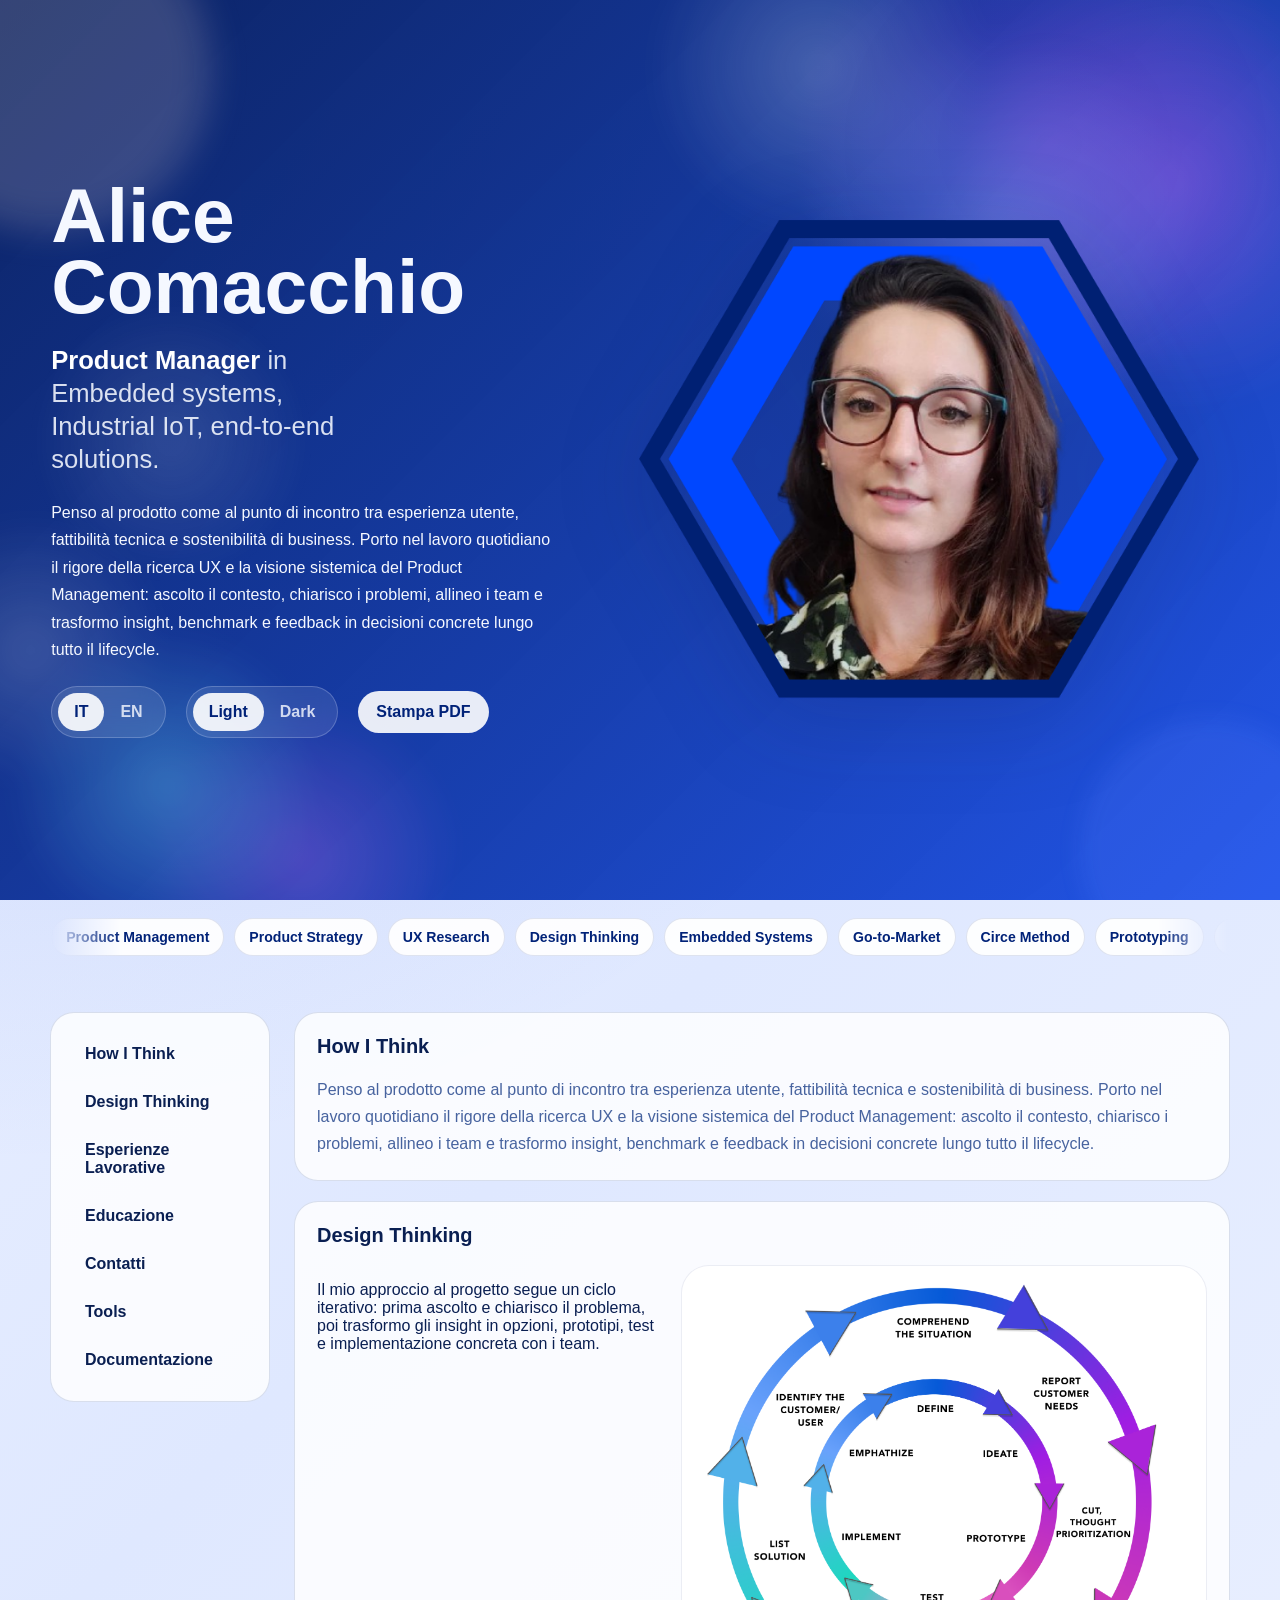
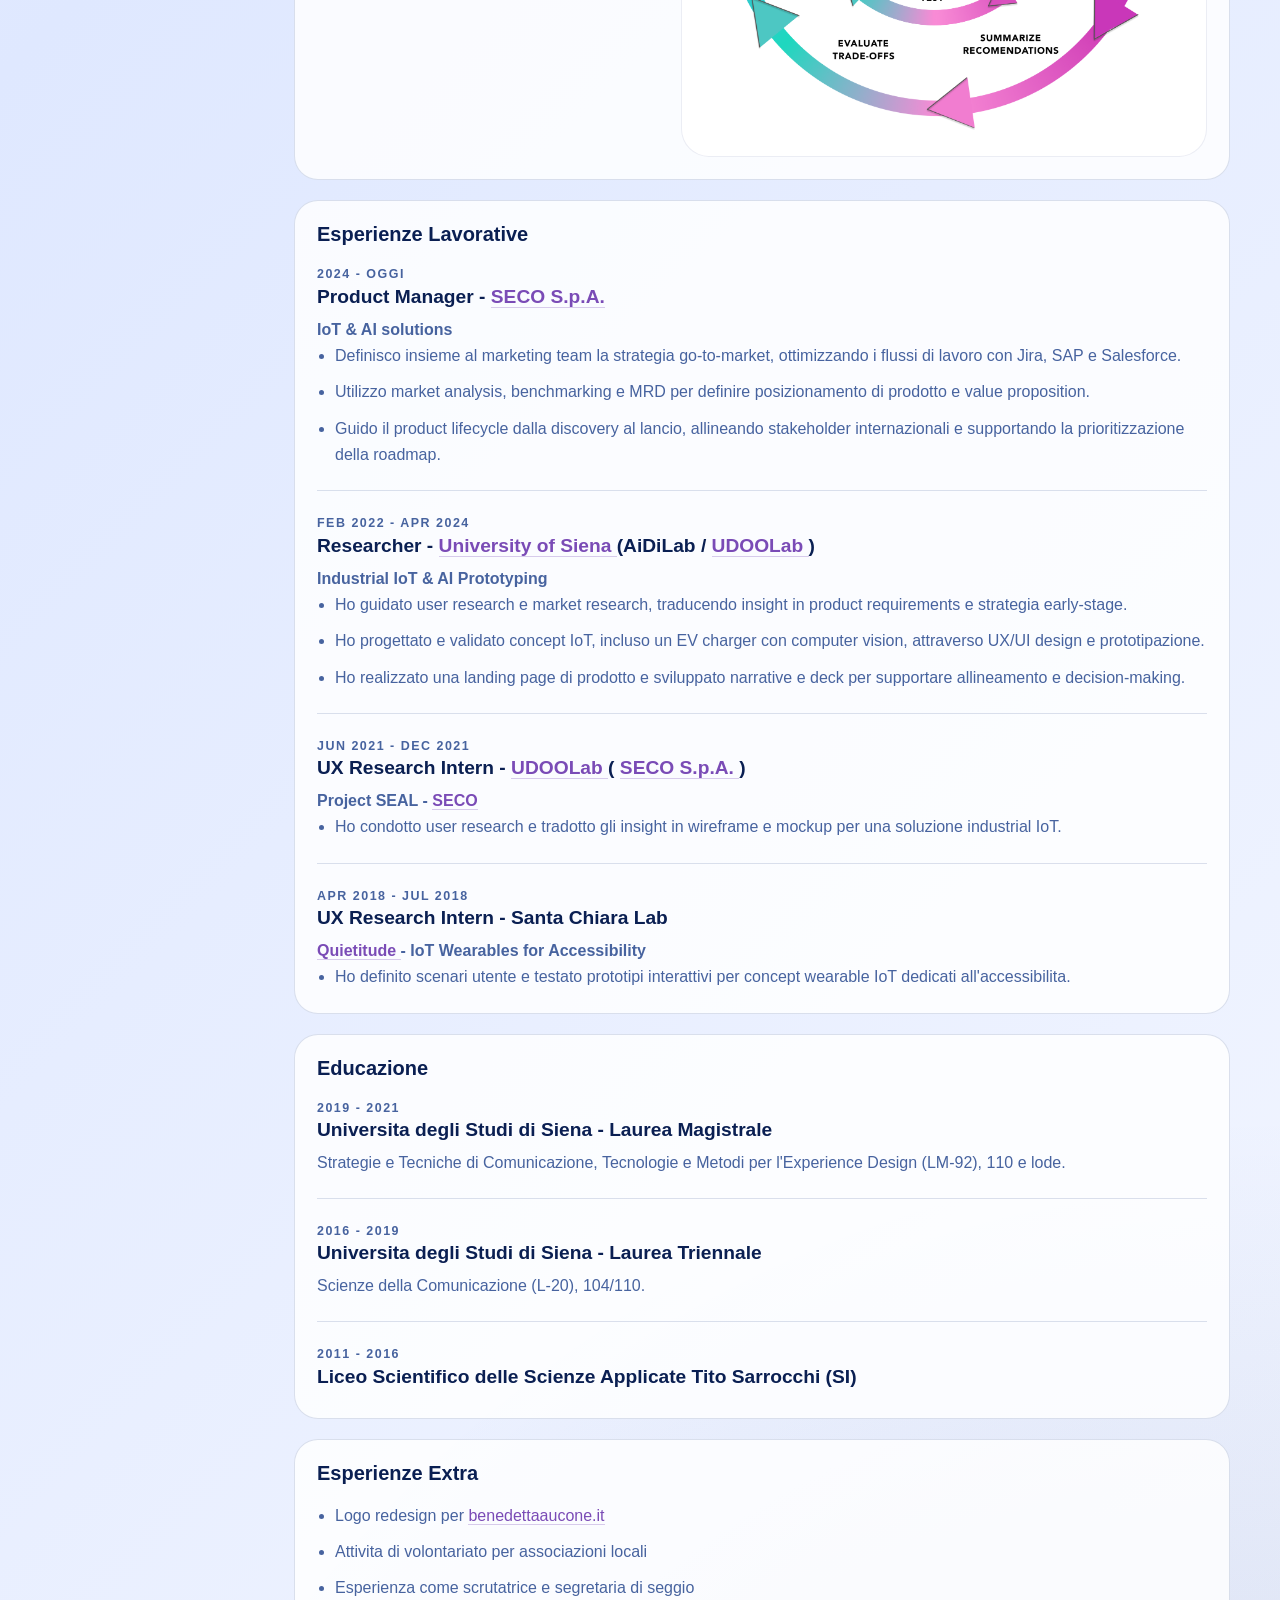
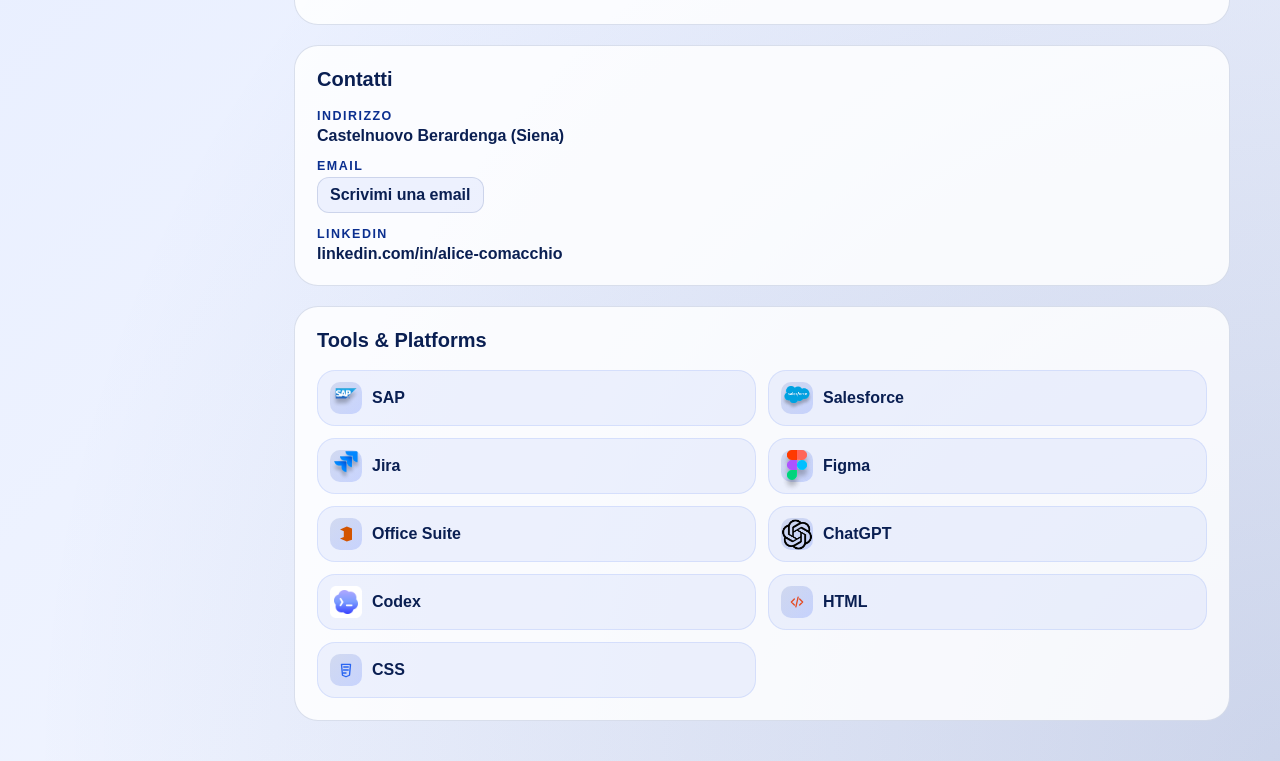
==== commit b8d324ed: "Improve privacy controls and update hero layout" ====
--- a/index.html
+++ b/index.html
@@ -496,14 +496,17 @@
                 </strong>
               </li>
               <li>
-                <span data-it="Telefono" data-en="Phone">Telefono</span>
-                <a class="contact-link" href="tel:+393898369048">+39 3898369048</a>
-              </li>
-              <li>
                 <span data-it="Email" data-en="Email">Email</span>
-                <a class="contact-link" href="mailto:alicecomacchio@gmail.com">
-                  alicecomacchio@gmail.com
-                </a>
+                <div class="contact-private">
+                  <button
+                    class="contact-reveal contact-email-cta"
+                    type="button"
+                    data-it="Scrivimi una email"
+                    data-en="Send me an email"
+                  >
+                    Scrivimi una email
+                  </button>
+                </div>
               </li>
               <li>
                 <span data-it="LinkedIn" data-en="LinkedIn">LinkedIn</span>
--- a/assets/css/main.css
+++ b/assets/css/main.css
@@ -10,6 +10,7 @@
   --accent-soft: #1b4cff;
   --highlight: #1147e6;
   --shadow: 0 24px 80px rgba(11, 47, 143, 0.16);
+  --font-main: "Avenir", "Avenir Next", "Helvetica Neue", Helvetica, Arial, sans-serif;
 }
 
 * {
@@ -37,7 +38,7 @@
 body {
   margin: 0;
   min-height: 100vh;
-  font-family: "Avenir Next", Avenir, "Helvetica Neue", Helvetica, Arial, sans-serif;
+  font-family: var(--font-main);
   color: var(--text);
   background:
     radial-gradient(circle at top left, rgba(17, 71, 230, 0.22), transparent 28%),
@@ -234,8 +235,15 @@
 h2,
 h3 {
   margin: 0;
-  font-family: "Avenir Next", Avenir, "Helvetica Neue", Helvetica, Arial, sans-serif;
+  font-family: var(--font-main);
   font-weight: 600;
+}
+
+button,
+input,
+select,
+textarea {
+  font: inherit;
 }
 
 h1 {
@@ -280,6 +288,7 @@
 }
 
 .hero-copy {
+  order: 1;
   position: relative;
   z-index: 1;
   display: flex;
@@ -418,6 +427,7 @@
 }
 
 .hero-visual {
+  order: 2;
   display: grid;
   place-items: center;
   min-height: 580px;
@@ -551,6 +561,22 @@
   text-decoration: none;
   word-break: break-word;
   transition: color 180ms ease, opacity 180ms ease;
+}
+
+.contact-reveal {
+  border: 1px solid var(--line);
+  background: rgba(17, 71, 230, 0.06);
+  color: var(--text);
+  border-radius: 12px;
+  padding: 8px 12px;
+  font-weight: 700;
+  cursor: pointer;
+  transition: background-color 180ms ease, color 180ms ease, border-color 180ms ease;
+}
+
+.contact-reveal:hover {
+  background: rgba(17, 71, 230, 0.12);
+  border-color: rgba(17, 71, 230, 0.2);
 }
 
 .contact-link:hover {
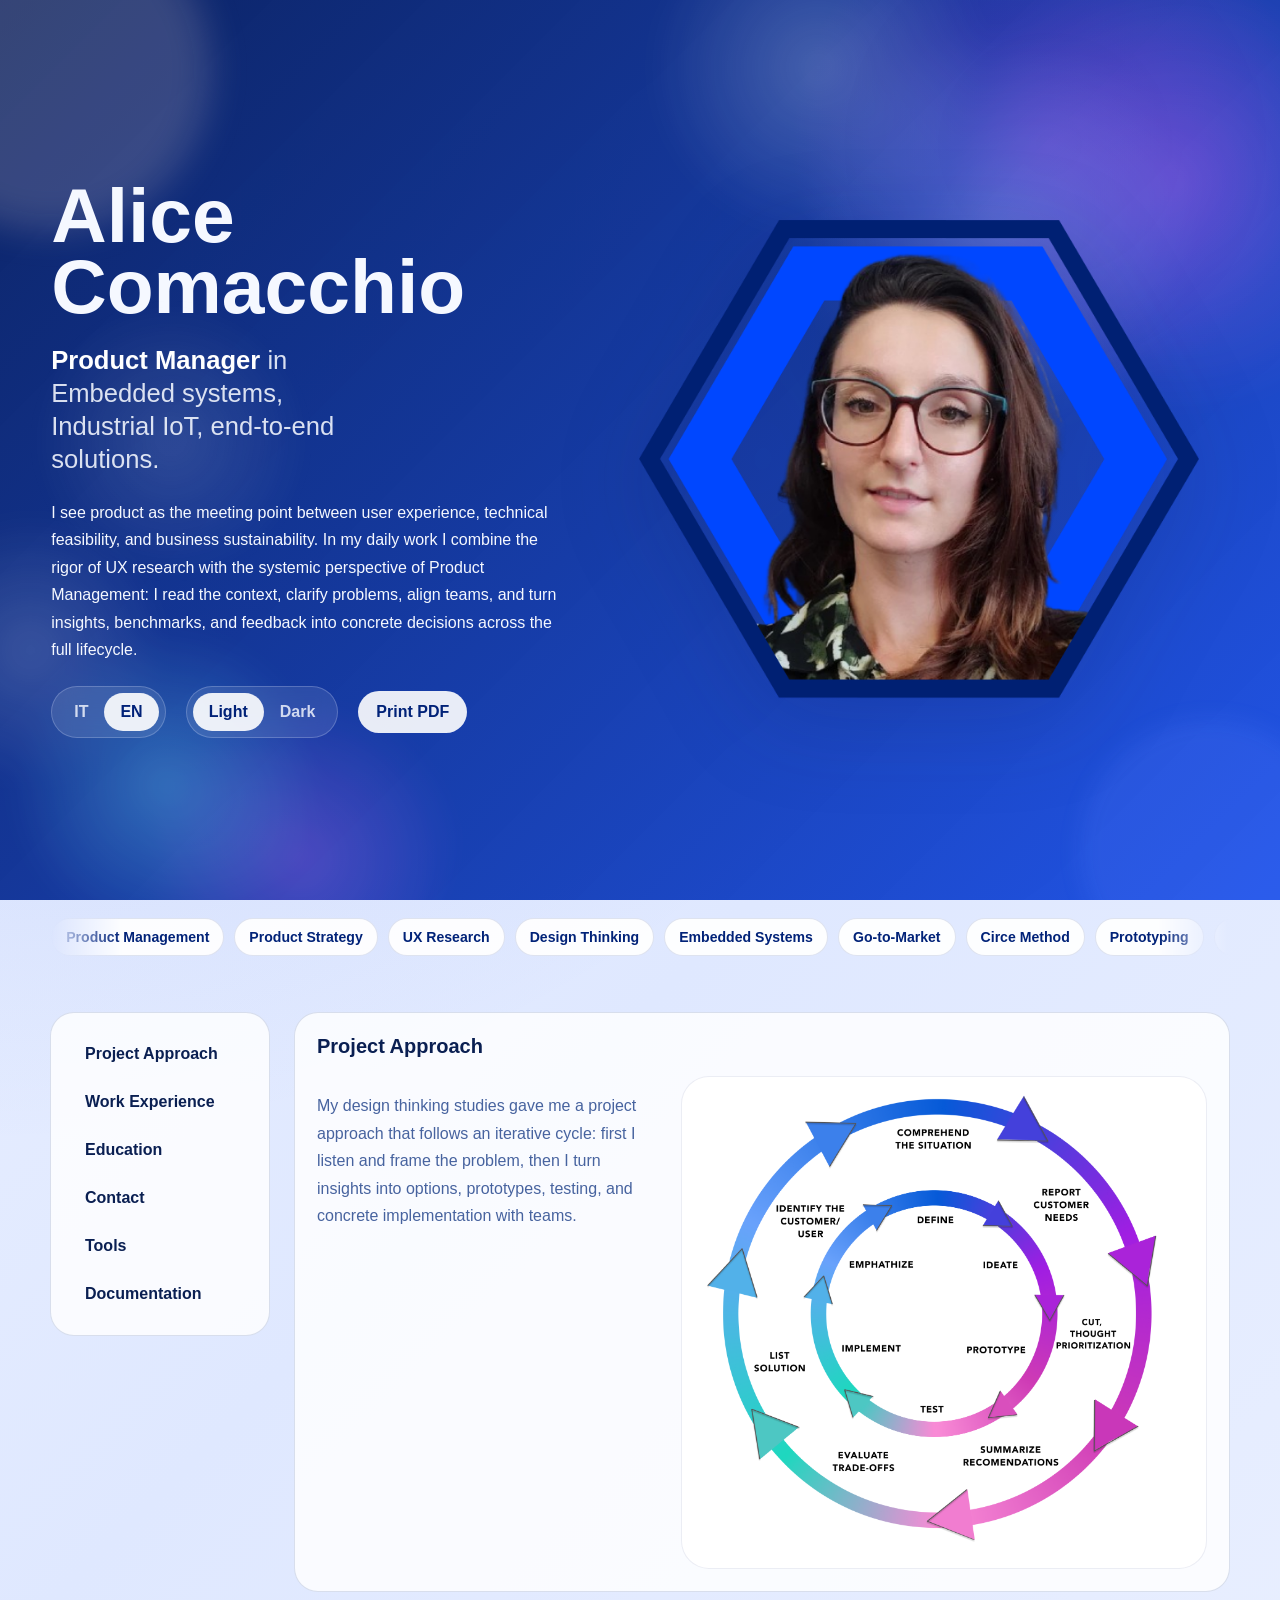
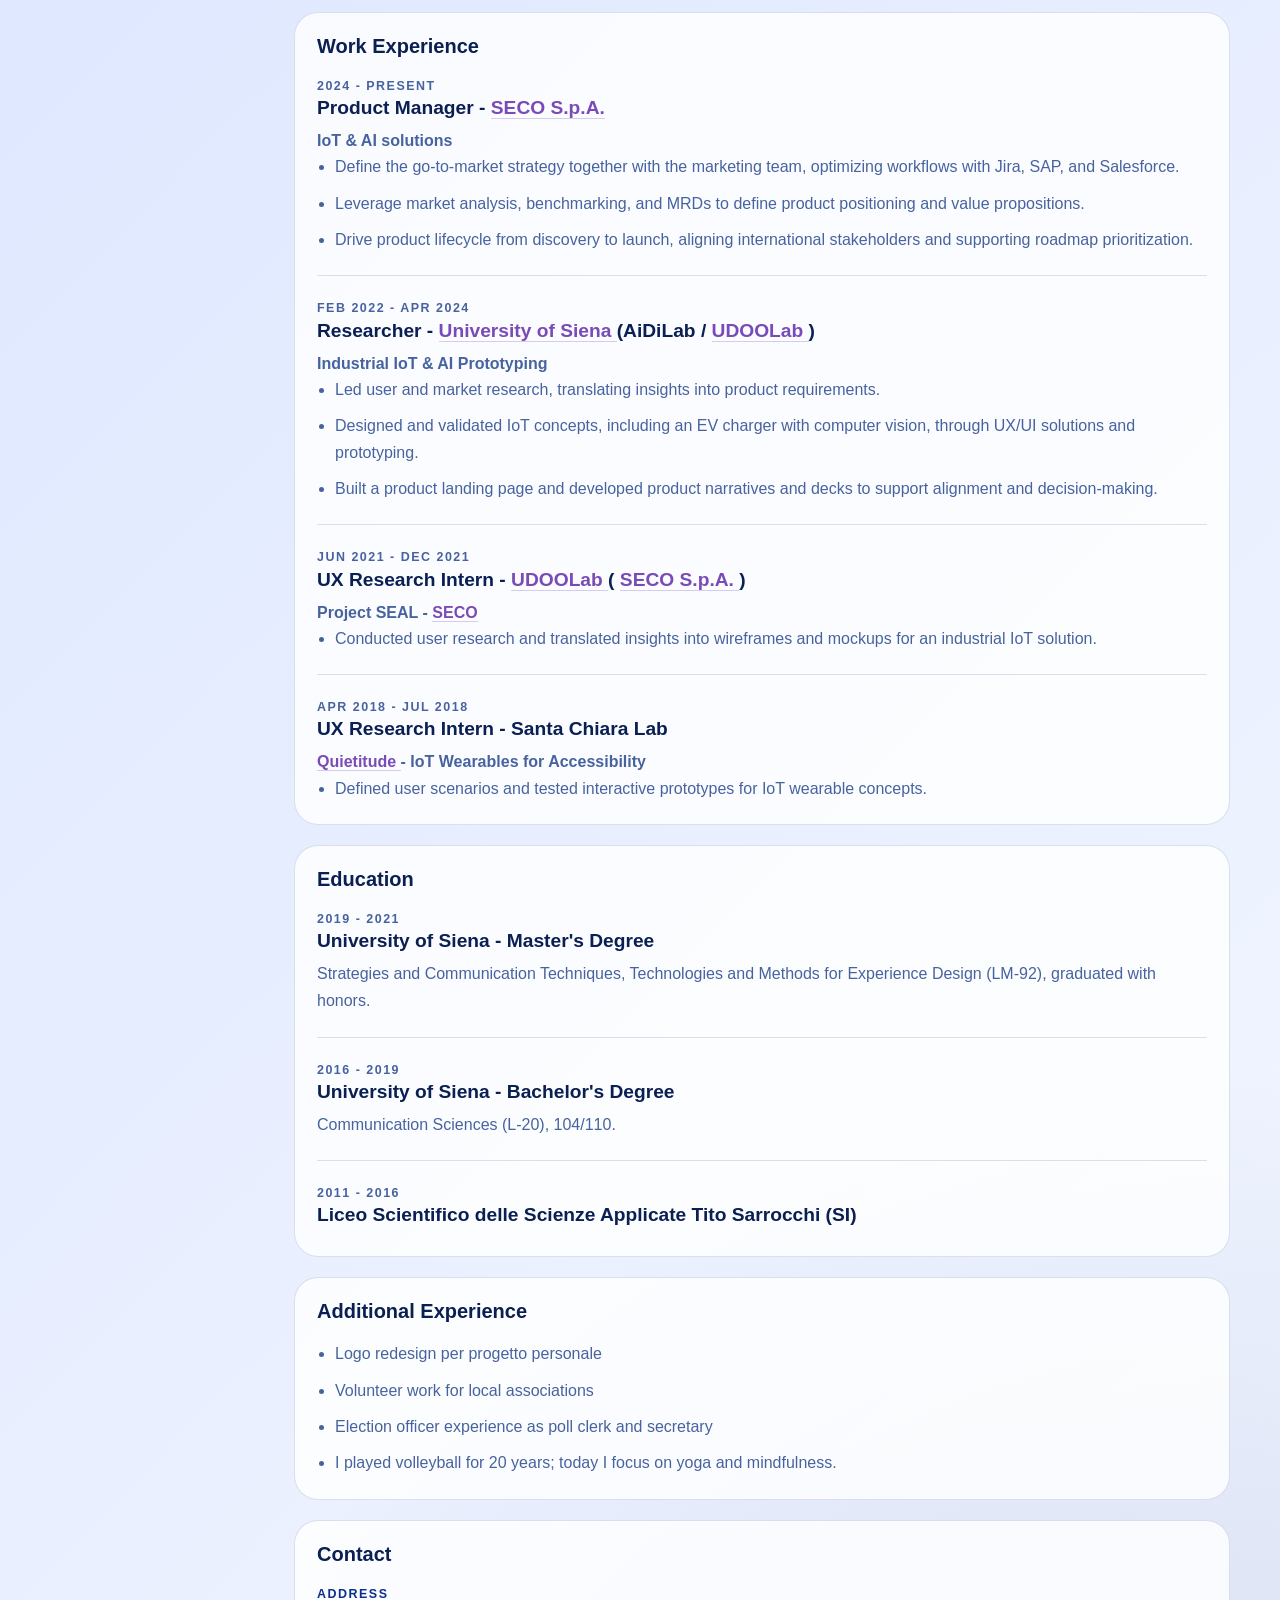
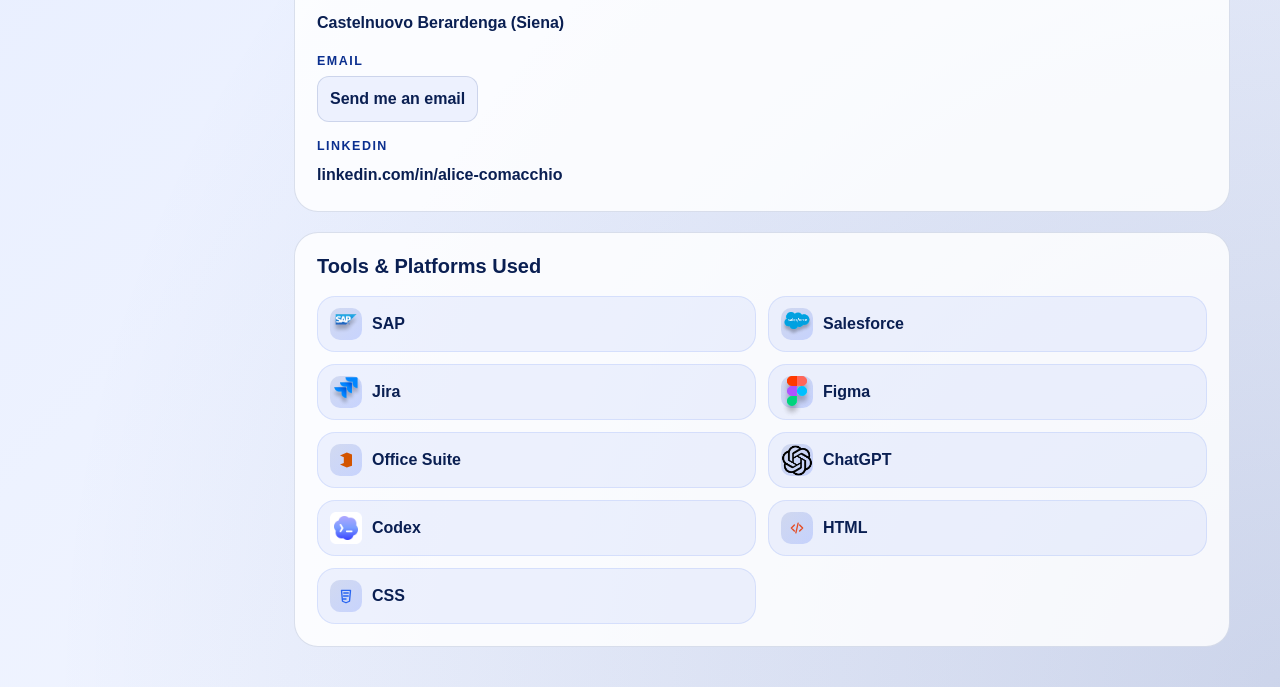
==== commit f53f8017: "Polish mobile layout and update Italian content" ====
--- a/index.html
+++ b/index.html
@@ -15,15 +15,13 @@
           type="button"
           aria-expanded="false"
           aria-controls="site-menu"
-          data-it="Menu"
-          data-en="Menu"
         >
           <span class="mobile-menu-lines" aria-hidden="true">
             <span></span>
             <span></span>
             <span></span>
           </span>
-          <span class="mobile-menu-label">Menu</span>
+          <span class="mobile-menu-label" data-it="Menu" data-en="Menu">Menu</span>
         </button>
         <div class="hero-visual" aria-label="Foto profilo di Alice Comacchio">
           <div class="hexagon-frame">
@@ -68,8 +66,24 @@
 
               <div class="control-group">
                 <div class="theme-switch" aria-label="Theme switcher">
-                  <button class="theme-button active" type="button" data-theme="light">Light</button>
-                  <button class="theme-button" type="button" data-theme="dark">Dark</button>
+                  <button
+                    class="theme-button active"
+                    type="button"
+                    data-theme="light"
+                    data-it="Chiaro"
+                    data-en="Light"
+                  >
+                    Chiaro
+                  </button>
+                  <button
+                    class="theme-button"
+                    type="button"
+                    data-theme="dark"
+                    data-it="Scuro"
+                    data-en="Dark"
+                  >
+                    Scuro
+                  </button>
                 </div>
               </div>
 
@@ -144,8 +158,24 @@
                   Modalità
                 </span>
                 <div class="theme-switch" aria-label="Theme switcher mobile">
-                  <button class="theme-button active" type="button" data-theme="light">Light</button>
-                  <button class="theme-button" type="button" data-theme="dark">Dark</button>
+                  <button
+                    class="theme-button active"
+                    type="button"
+                    data-theme="light"
+                    data-it="Chiaro"
+                    data-en="Light"
+                  >
+                    Chiaro
+                  </button>
+                  <button
+                    class="theme-button"
+                    type="button"
+                    data-theme="dark"
+                    data-it="Scuro"
+                    data-en="Dark"
+                  >
+                    Scuro
+                  </button>
                 </div>
               </div>
 
@@ -159,13 +189,12 @@
                 Stampa PDF
               </a>
             </div>
-            <a href="#how-i-think" data-it="How I Think" data-en="How I Think">How I Think</a>
             <a
               href="#design-thinking"
-              data-it="Design Thinking"
-              data-en="Design Thinking"
+              data-it="Approccio ai progetti"
+              data-en="Project Approach"
             >
-              Design Thinking
+              Approccio ai progetti
             </a>
             <a
               href="#work-experience"
@@ -176,7 +205,7 @@
             </a>
             <a href="#education" data-it="Educazione" data-en="Education">Educazione</a>
             <a href="#contact" data-it="Contatti" data-en="Contact">Contatti</a>
-            <a href="#tools" data-it="Tools" data-en="Tools">Tools</a>
+            <a href="#tools" data-it="Strumenti" data-en="Tools">Strumenti</a>
             <a
               href="https://drive.google.com/drive/u/0/folders/1caZQcHH-zPnYdEuzG8Q0CjWB6Q5udoi3"
               target="_blank"
@@ -190,36 +219,23 @@
         </aside>
 
         <section class="main-column">
-          <article class="content-section" id="how-i-think">
-            <div class="section-heading">
-              <h2 data-it="How I Think" data-en="How I Think">How I Think</h2>
-            </div>
-            <p
-              data-it="Penso al prodotto come al punto di incontro tra esperienza utente, fattibilità tecnica e sostenibilità di business. Porto nel lavoro quotidiano il rigore della ricerca UX e la visione sistemica del Product Management: ascolto il contesto, chiarisco i problemi, allineo i team e trasformo insight, benchmark e feedback in decisioni concrete lungo tutto il lifecycle."
-              data-en="I see product as the meeting point between user experience, technical feasibility, and business sustainability. In my daily work I combine the rigor of UX research with the systemic perspective of Product Management: I read the context, clarify problems, align teams, and turn insights, benchmarks, and feedback into concrete decisions across the full lifecycle."
-            >
-              Penso al prodotto come al punto di incontro tra esperienza utente, fattibilità
-              tecnica e sostenibilità di business. Porto nel lavoro quotidiano il rigore della
-              ricerca UX e la visione sistemica del Product Management: ascolto il contesto,
-              chiarisco i problemi, allineo i team e trasformo insight, benchmark e feedback in
-              decisioni concrete lungo tutto il lifecycle.
-            </p>
-          </article>
-
           <article class="content-section design-thinking-section" id="design-thinking">
             <div class="section-heading">
-              <h2 data-it="Design Thinking" data-en="Design Thinking">Design Thinking</h2>
+              <h2 data-it="Approccio ai progetti" data-en="Project Approach">
+                Approccio ai progetti
+              </h2>
             </div>
             <div class="design-thinking-layout">
               <div class="design-thinking-header">
                 <p
                   class="design-thinking-intro"
-                  data-it="Il mio approccio al progetto segue un ciclo iterativo: prima ascolto e chiarisco il problema, poi trasformo gli insight in opzioni, prototipi, test e implementazione concreta con i team."
-                  data-en="My project approach follows an iterative cycle: first I listen and frame the problem, then I turn insights into options, prototypes, testing, and concrete implementation with teams."
-                >
-                  Il mio approccio al progetto segue un ciclo iterativo: prima ascolto e chiarisco
-                  il problema, poi trasformo gli insight in opzioni, prototipi, test e
-                  implementazione concreta con i team.
+                  data-it="Gli studi in design thinking mi hanno permesso di avere un approccio al progetto che segue un ciclo iterativo: prima ascolto e chiarisco il problema, poi trasformo gli insight in opzioni, prototipi, test e implementazione concreta con i team."
+                  data-en="My design thinking studies gave me a project approach that follows an iterative cycle: first I listen and frame the problem, then I turn insights into options, prototypes, testing, and concrete implementation with teams."
+                >
+                  Gli studi in design thinking mi hanno permesso di avere un approccio al progetto
+                  che segue un ciclo iterativo: prima ascolto e chiarisco il problema, poi
+                  trasformo gli insight in opzioni, prototipi, test e implementazione concreta con
+                  i team.
                 </p>
               </div>
               <figure class="dt-figure dt-figure-light">
@@ -311,11 +327,11 @@
               </p>
               <ul class="bullet-list">
                 <li
-                  data-it="Ho guidato user research e market research, traducendo insight in product requirements e strategia early-stage."
-                  data-en="Led user and market research, translating insights into product requirements and early-stage strategy."
+                  data-it="Ho guidato user research e market research, traducendo insight in product requirements."
+                  data-en="Led user and market research, translating insights into product requirements."
                 >
                   Ho guidato user research e market research, traducendo insight in product
-                  requirements e strategia early-stage.
+                  requirements.
                 </li>
                 <li
                   data-it="Ho progettato e validato concept IoT, incluso un EV charger con computer vision, attraverso UX/UI design e prototipazione."
@@ -392,11 +408,11 @@
               </p>
               <ul class="bullet-list">
                 <li
-                  data-it="Ho definito scenari utente e testato prototipi interattivi per concept wearable IoT dedicati all'accessibilita."
+                  data-it="Ho definito scenari utente e testato prototipi interattivi per concept wearable IoT dedicati all'accessibilità."
                   data-en="Defined user scenarios and tested interactive prototypes for IoT wearable concepts."
                 >
                   Ho definito scenari utente e testato prototipi interattivi per concept wearable
-                  IoT dedicati all'accessibilita.
+                  IoT dedicati all'accessibilità.
                 </li>
               </ul>
             </div>
@@ -409,10 +425,10 @@
             <div class="timeline-item">
               <p class="item-meta" data-it="2019 - 2021" data-en="2019 - 2021">2019 - 2021</p>
               <h3
-                data-it="Universita degli Studi di Siena - Laurea Magistrale"
+                data-it="Università degli Studi di Siena - Laurea Magistrale"
                 data-en="University of Siena - Master's Degree"
               >
-                Universita degli Studi di Siena - Laurea Magistrale
+                Università degli Studi di Siena - Laurea Magistrale
               </h3>
               <p
                 data-it="Strategie e Tecniche di Comunicazione, Tecnologie e Metodi per l'Experience Design (LM-92), 110 e lode."
@@ -425,10 +441,10 @@
             <div class="timeline-item">
               <p class="item-meta" data-it="2016 - 2019" data-en="2016 - 2019">2016 - 2019</p>
               <h3
-                data-it="Universita degli Studi di Siena - Laurea Triennale"
+                data-it="Università degli Studi di Siena - Laurea Triennale"
                 data-en="University of Siena - Bachelor's Degree"
               >
-                Universita degli Studi di Siena - Laurea Triennale
+                Università degli Studi di Siena - Laurea Triennale
               </h3>
               <p
                 data-it="Scienze della Comunicazione (L-20), 104/110."
@@ -456,27 +472,25 @@
             </div>
             <ul class="bullet-list">
               <li>
-                Logo redesign per
-                <a
-                  class="inline-link"
-                  href="https://benedettaaucone.it/"
-                  target="_blank"
-                  rel="noreferrer"
-                >
-                  benedettaaucone.it
-                </a>
+                Logo redesign per progetto personale
               </li>
               <li
-                data-it="Attivita di volontariato per associazioni locali"
+                data-it="Attività di volontariato per associazioni locali"
                 data-en="Volunteer work for local associations"
               >
-                Attivita di volontariato per associazioni locali
+                Attività di volontariato per associazioni locali
               </li>
               <li
                 data-it="Esperienza come scrutatrice e segretaria di seggio"
                 data-en="Election officer experience as poll clerk and secretary"
               >
                 Esperienza come scrutatrice e segretaria di seggio
+              </li>
+              <li
+                data-it="Ho giocato a pallavolo per 20 anni; oggi mi dedico a yoga e mindfulness."
+                data-en="I played volleyball for 20 years; today I focus on yoga and mindfulness."
+              >
+                Ho giocato a pallavolo per 20 anni; oggi mi dedico a yoga e mindfulness.
               </li>
             </ul>
           </article>
@@ -524,7 +538,12 @@
 
           <article class="content-section" id="tools">
             <div class="section-heading">
-              <h2 data-it="Tools & Platforms" data-en="Tools & Platforms">Tools &amp; Platforms</h2>
+              <h2
+                data-it="Strumenti e piattaforme utilizzate"
+                data-en="Tools & Platforms Used"
+              >
+                Strumenti e piattaforme utilizzate
+              </h2>
             </div>
             <div class="tools-grid">
               <div class="tool-item">
--- a/assets/css/main.css
+++ b/assets/css/main.css
@@ -10,7 +10,7 @@
   --accent-soft: #1b4cff;
   --highlight: #1147e6;
   --shadow: 0 24px 80px rgba(11, 47, 143, 0.16);
-  --font-main: "Avenir", "Avenir Next", "Helvetica Neue", Helvetica, Arial, sans-serif;
+  --font-main: Calibri, "Carlito", "Segoe UI", "Helvetica Neue", Arial, sans-serif;
 }
 
 * {
@@ -96,15 +96,16 @@
   top: 22px;
   right: 22px;
   z-index: 4;
-  border: 1px solid rgba(219, 230, 255, 0.24);
+  border: 1px solid rgba(16, 37, 95, 0.24);
   border-radius: 999px;
-  background: rgba(255, 255, 255, 0.1);
-  color: #f5f8ff;
+  background: rgba(248, 250, 255, 0.92);
+  color: #10255f;
   backdrop-filter: blur(10px);
   padding: 10px 14px;
   align-items: center;
   gap: 10px;
   cursor: pointer;
+  box-shadow: 0 10px 24px rgba(5, 20, 58, 0.16);
 }
 
 .mobile-menu-lines {
@@ -447,6 +448,7 @@
   width: 100%;
   height: auto;
   display: block;
+  margin-inline: auto;
 }
 
 .content-grid {
@@ -542,6 +544,7 @@
   list-style: none;
   display: grid;
   gap: 14px;
+  line-height: 1.72;
 }
 
 .contact-list span,
@@ -740,6 +743,8 @@
 
 .design-thinking-intro {
   max-width: none;
+  line-height: 1.72;
+  color: var(--muted);
 }
 
 .dt-figure {
@@ -1393,7 +1398,7 @@
 }
 
 @page {
-  size: A4;
+  size: A4 portrait;
   margin: 6mm;
 }
 
@@ -1631,12 +1636,14 @@
     padding-top: 0;
     width: 100%;
     max-width: 680px;
-    padding-right: 18px;
+    padding-inline: 12px 20px;
   }
 
   .hero-portrait {
     width: min(88vw, 500px);
-    transform: translateY(0);
+    position: relative;
+    left: 50%;
+    transform: translateX(-50%);
     mask-image: linear-gradient(to bottom, rgba(0, 0, 0, 0.98) 0%, rgba(0, 0, 0, 0.96) 48%, rgba(0, 0, 0, 0.42) 74%, rgba(0, 0, 0, 0) 100%);
     -webkit-mask-image: linear-gradient(to bottom, rgba(0, 0, 0, 0.98) 0%, rgba(0, 0, 0, 0.96) 48%, rgba(0, 0, 0, 0.42) 74%, rgba(0, 0, 0, 0) 100%);
   }
@@ -1854,6 +1861,14 @@
     right: 18px;
   }
 
+  .hero-skills-set span {
+    display: inline-flex;
+    align-items: center;
+    line-height: 1.1;
+    font-size: 0.72rem;
+    padding: 7px 10px;
+  }
+
   .hero-controls,
   .tools-grid {
     width: 100%;
@@ -1883,7 +1898,7 @@
   }
 
   .hero-portrait {
-    width: min(106vw, 470px);
+    width: min(92vw, 470px);
   }
 
   .section-heading {
@@ -1903,7 +1918,7 @@
   .hero-summary {
     max-width: none;
     margin-top: 16px;
-    padding-right: 0;
+    padding-right: 8px;
     font-size: 0.98rem;
     line-height: 1.68;
   }
@@ -1958,8 +1973,24 @@
 
 }
 
+@media (max-width: 420px) {
+  .hero-pills-band {
+    padding-inline: 14px;
+  }
+
+  .hero-skills-set {
+    gap: 8px;
+    padding-right: 8px;
+  }
+
+  .hero-skills-set span {
+    font-size: 0.66rem;
+    padding: 6px 8px;
+  }
+}
+
 @page {
-  size: A4;
+  size: A4 portrait;
   margin: 16mm;
 }
 
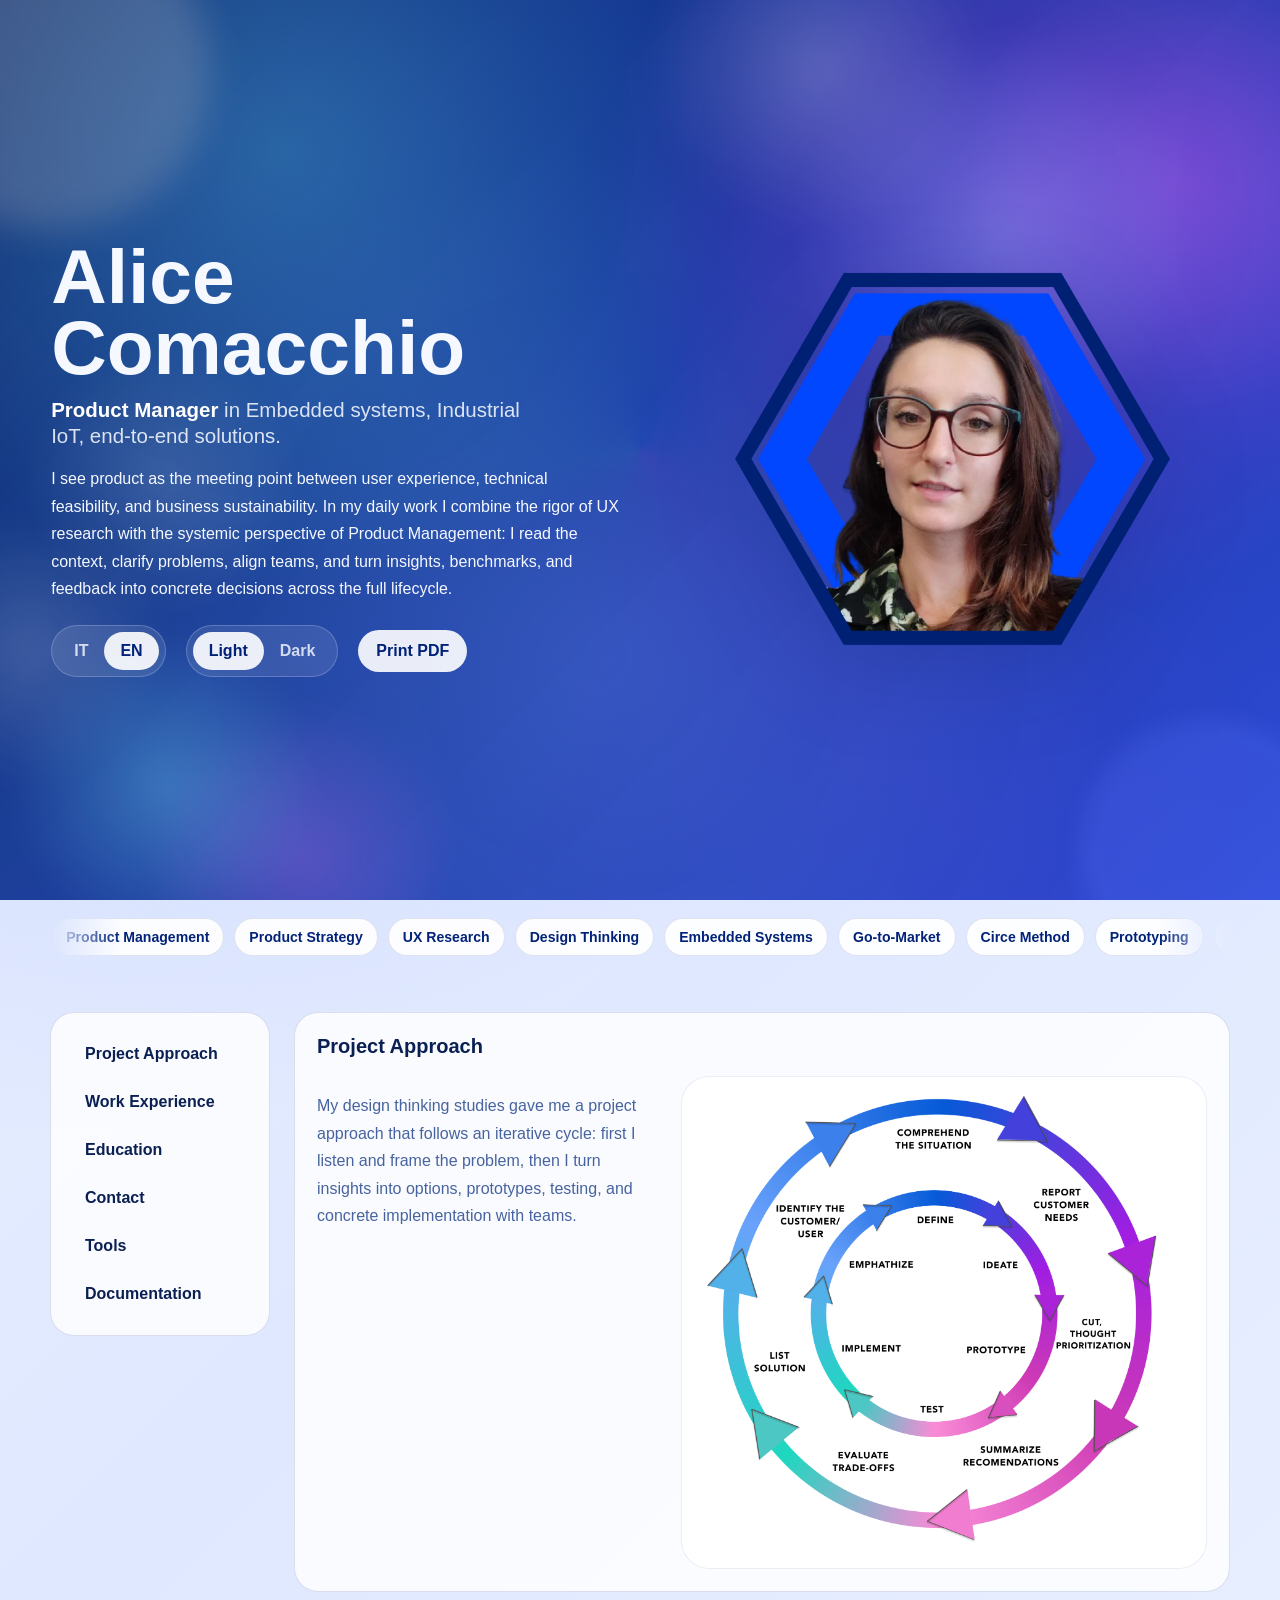
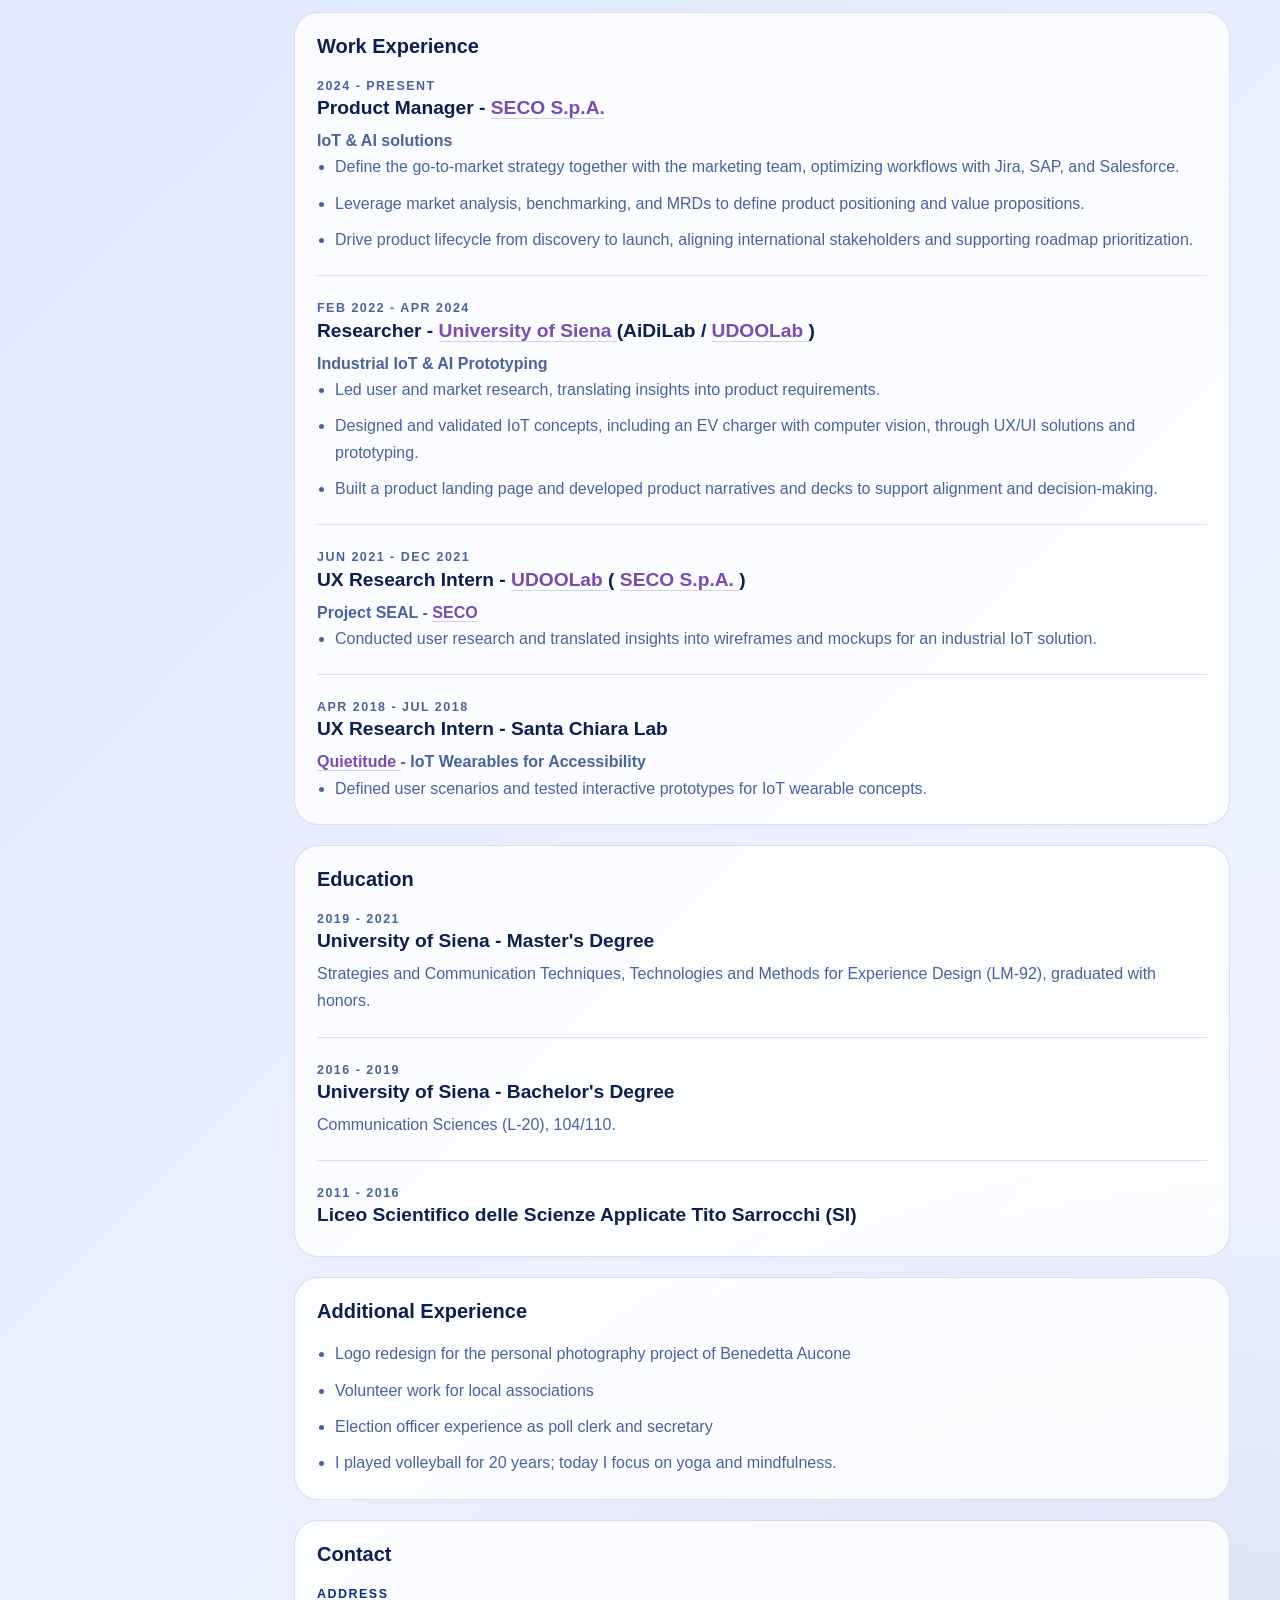
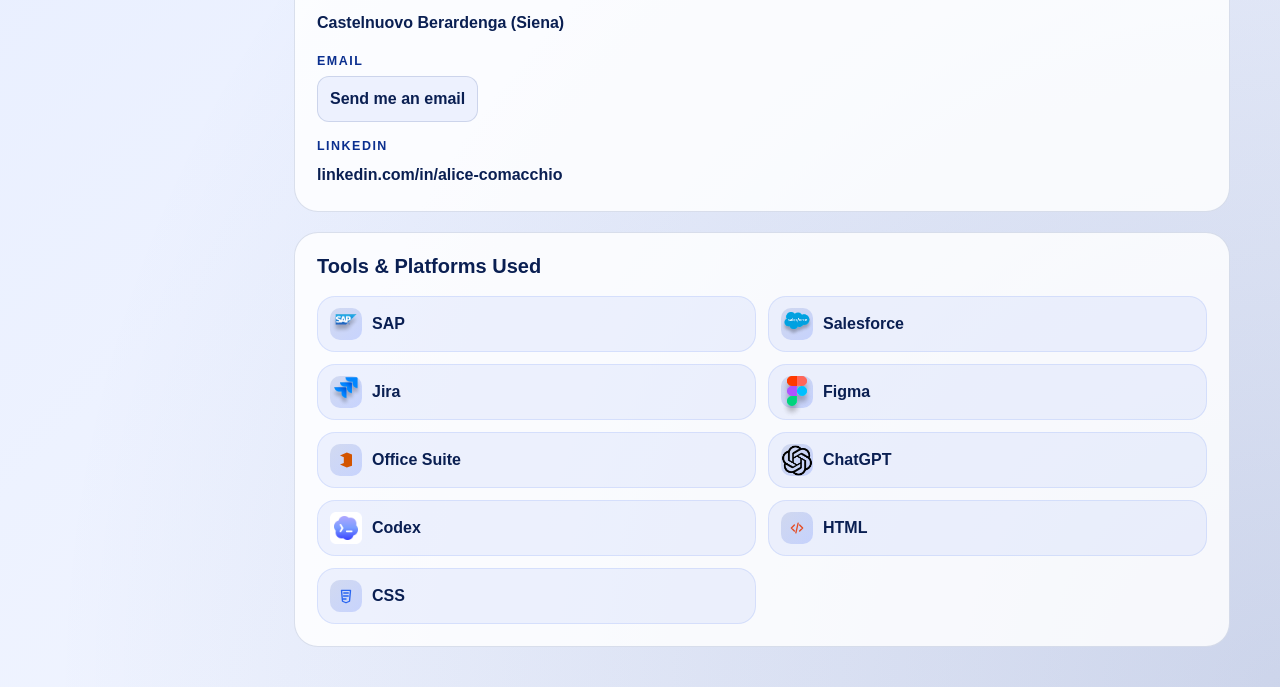
==== commit 1e13719d: "Refine hero layout and overhaul grayscale A4 PDF resume" ====
--- a/index.html
+++ b/index.html
@@ -127,6 +127,17 @@
               <span>Prototyping</span>
               <span>AI tools</span>
             </div>
+            <div class="hero-skills-set" aria-hidden="true">
+              <span>Product Management</span>
+              <span>Product Strategy</span>
+              <span>UX Research</span>
+              <span>Design Thinking</span>
+              <span>Embedded Systems</span>
+              <span>Go-to-Market</span>
+              <span>Circe Method</span>
+              <span>Prototyping</span>
+              <span>AI tools</span>
+            </div>
           </div>
         </div>
       </section>
@@ -471,7 +482,10 @@
               </h2>
             </div>
             <ul class="bullet-list">
-              <li>
+              <li
+                data-it="Logo redesign per progetto personale"
+                data-en="Logo redesign for the personal photography project of Benedetta Aucone"
+              >
                 Logo redesign per progetto personale
               </li>
               <li
--- a/assets/css/main.css
+++ b/assets/css/main.css
@@ -1,4 +1,6 @@
 :root {
+  --pdf-page-width: 1240px;
+  --pdf-page-height: 1754px;
   --bg: #eef3ff;
   --paper: rgba(251, 252, 255, 0.88);
   --panel: rgba(10, 43, 120, 0.08);
@@ -64,7 +66,7 @@
 
 .hero {
   display: grid;
-  grid-template-columns: minmax(0, 1fr) minmax(420px, 620px);
+  grid-template-columns: minmax(620px, 1.1fr) minmax(460px, 0.9fr);
   gap: clamp(28px, 4vw, 56px);
   align-items: center;
   padding: 36px clamp(24px, 4vw, 56px) 18px;
@@ -73,6 +75,8 @@
     radial-gradient(circle at 82% 16%, rgba(217, 60, 255, 0.22), transparent 20%),
     linear-gradient(135deg, rgba(7, 31, 95, 0.98), rgba(17, 71, 230, 0.92)),
     linear-gradient(145deg, rgba(255, 255, 255, 0.06), rgba(248, 220, 207, 0.04));
+  background-size: 140% 140%, 120% 120%, 100% 100%;
+  animation: heroGradientShift 18s ease-in-out infinite alternate;
   overflow: hidden;
   position: relative;
 }
@@ -174,6 +178,14 @@
   inset: 0;
   overflow: hidden;
   pointer-events: none;
+  background:
+    radial-gradient(circle at 16% 12%, rgba(103, 226, 255, 0.28), transparent 24%),
+    radial-gradient(circle at 84% 18%, rgba(217, 60, 255, 0.3), transparent 26%),
+    radial-gradient(circle at 48% 82%, rgba(111, 153, 255, 0.24), transparent 34%),
+    conic-gradient(from 140deg at 50% 50%, rgba(217, 60, 255, 0.1), rgba(103, 226, 255, 0.08), rgba(17, 71, 230, 0.12), rgba(217, 60, 255, 0.1));
+  background-size: 140% 140%, 125% 125%, 150% 150%, 170% 170%;
+  background-position: 0% 0%, 100% 0%, 50% 100%, 50% 50%;
+  animation: heroBackdropShift 12s ease-in-out infinite alternate;
 }
 
 .hero-background-motion::before,
@@ -254,12 +266,12 @@
 }
 
 .hero-title {
-  margin: 22px 0 0;
-  max-width: 24ch;
-  font-size: clamp(1.28rem, 2vw, 1.75rem);
+  margin: 14px 0 0;
+  max-width: min(44ch, 100%);
+  font-size: clamp(1.22rem, 1.6vw, 1.72rem);
   font-weight: 400;
   color: #dfe7ff;
-  line-height: 1.3;
+  line-height: 1.28;
 }
 
 .hero-title strong {
@@ -281,7 +293,7 @@
 }
 
 .hero-summary {
-  margin-top: 22px;
+  margin-top: 16px;
   max-width: 64ch;
   color: rgba(245, 248, 255, 0.9);
   font-size: clamp(1rem, 1.25vw, 1.08rem);
@@ -295,7 +307,7 @@
   display: flex;
   flex-direction: column;
   justify-content: center;
-  max-width: 760px;
+  max-width: 840px;
 }
 
 .hero .eyebrow,
@@ -391,7 +403,7 @@
 .hero-skills-track {
   display: flex;
   width: max-content;
-  animation: pills-scroll 36s linear infinite;
+  animation: pills-scroll 48s linear infinite;
 }
 
 .hero-skills-marquee:hover .hero-skills-track {
@@ -423,21 +435,23 @@
   }
 
   to {
-    transform: translateX(calc(-50% - 5px));
+    transform: translateX(calc(-33.3333% - 3px));
   }
 }
 
 .hero-visual {
   order: 2;
   display: grid;
-  place-items: center;
-  min-height: 580px;
+  justify-items: center;
+  align-items: center;
+  min-height: clamp(460px, 58vh, 620px);
   overflow: visible;
   z-index: 1;
+  width: 100%;
 }
 
 .hexagon-frame {
-  width: min(100%, 560px);
+  width: min(100%, 540px);
   display: grid;
   place-items: center;
   filter: drop-shadow(0 22px 45px rgba(15, 28, 77, 0.18));
@@ -445,8 +459,10 @@
 }
 
 .hero-portrait {
-  width: 100%;
+  width: clamp(320px, 34vw, 560px);
+  max-width: 100%;
   height: auto;
+  object-fit: contain;
   display: block;
   margin-inline: auto;
 }
@@ -819,6 +835,40 @@
   }
 }
 
+@keyframes heroBackdropShift {
+  0% {
+    background-position: 0% 0%, 100% 0%, 50% 100%, 50% 50%;
+    transform: scale(1);
+    opacity: 0.86;
+  }
+
+  50% {
+    background-position: 18% 12%, 78% 22%, 40% 80%, 58% 40%;
+    transform: scale(1.04);
+    opacity: 0.98;
+  }
+
+  100% {
+    background-position: 8% 20%, 90% 8%, 58% 86%, 42% 62%;
+    transform: scale(1);
+    opacity: 0.9;
+  }
+}
+
+@keyframes heroGradientShift {
+  0% {
+    background-position: 0% 0%, 0% 0%, 50% 50%;
+  }
+
+  50% {
+    background-position: 14% 18%, 8% 10%, 54% 46%;
+  }
+
+  100% {
+    background-position: 26% 8%, 16% 18%, 46% 56%;
+  }
+}
+
 body.print-preview-page {
   background: #ececec;
 }
@@ -1128,12 +1178,14 @@
 }
 
 body.resume-embed .resume-sheet {
+  width: 100%;
   min-height: auto;
+  max-width: none;
   box-shadow: none;
 }
 
 body.print-preview-page .page-shell {
-  width: min(1200px, calc(100% - 32px));
+  width: min(calc(var(--pdf-page-width) + 40px), calc(100% - 32px));
   margin: 24px auto;
   padding: 0;
 }
@@ -1223,22 +1275,82 @@
 }
 
 .resume-sheet {
-  min-height: 297mm;
-  padding: 9mm 7mm;
+  width: var(--pdf-page-width);
+  min-height: var(--pdf-page-height);
+  max-width: 100%;
+  font-size: 12pt;
+  padding: 7mm 8mm;
   background: #fff;
   color: #000;
   box-shadow: 0 12px 32px rgba(0, 0, 0, 0.12);
 }
 
-.resume-header {
-  display: grid;
-  grid-template-columns: minmax(0, 1fr) 250px;
-  gap: 14px;
+.resume-layout {
+  display: grid;
+  grid-template-columns: 31% 1fr;
+  gap: 18pt;
   align-items: start;
-  margin-bottom: 8pt;
-}
-
-.resume-header h1,
+}
+
+.resume-sidebar {
+  display: grid;
+  align-content: start;
+  gap: 10pt;
+  padding-right: 10pt;
+  border-right: 1px solid #6f6f6f;
+}
+
+.resume-main {
+  min-width: 0;
+}
+
+.resume-sidebar-block {
+  margin-top: 6pt;
+}
+
+.resume-sidebar-block h2 {
+  margin: 0 0 6pt;
+  font-size: 13pt;
+  text-transform: uppercase;
+  letter-spacing: 0.08em;
+  border-bottom: 1px solid #111;
+  padding-bottom: 3pt;
+}
+
+.resume-contact-list {
+  margin: 0;
+  padding: 0;
+  list-style: none;
+  display: grid;
+  gap: 7pt;
+}
+
+.resume-contact-list li {
+  display: grid;
+  gap: 2pt;
+}
+
+.resume-contact-list strong {
+  font-size: 12pt;
+  font-weight: 700;
+}
+
+.resume-contact-list span {
+  font-size: 12pt;
+  line-height: 1.35;
+  word-break: break-word;
+}
+
+.resume-profile-photo {
+  width: 120pt;
+  height: 120pt;
+  border-radius: 8pt;
+  object-fit: cover;
+  object-position: center top;
+  filter: grayscale(100%) contrast(1.08);
+}
+
+.resume-sidebar h1,
 .resume-section h2,
 .resume-entry h3 {
   margin: 0;
@@ -1246,95 +1358,86 @@
   font-weight: 700;
 }
 
-.resume-header h1 {
-  font-size: 19.5pt;
-  margin-bottom: 3pt;
+.resume-sidebar h1 {
+  font-size: 30pt;
+  line-height: 0.96;
+  margin-bottom: 0;
   max-width: none;
-  white-space: nowrap;
+  white-space: normal;
 }
 
 .resume-role {
   margin: 0;
   color: #2d2d2d;
-  font-size: 11.2pt;
+  font-size: 16pt;
+  font-weight: 600;
 }
 
 .resume-profile {
-  margin: 0 0 4pt;
+  margin: 0;
   color: #000;
-  font-size: 8.9pt;
-  line-height: 1.32;
-}
-
-.resume-profile-wide {
-  max-width: none;
-}
-
-.resume-contact p {
-  margin: 0 0 2pt;
-  color: #000;
-  font-size: 8.8pt;
-  line-height: 1.18;
+  font-size: 12pt;
+  line-height: 1.5;
 }
 
 .resume-section {
-  margin-top: 9pt;
+  margin-top: 11pt;
 }
 
 .resume-section h2 {
-  margin-bottom: 5pt;
-  padding-bottom: 3pt;
+  margin-bottom: 7pt;
+  padding-bottom: 4pt;
   border-bottom: 1px solid #111;
-  font-size: 9.6pt;
+  font-size: 13pt;
   text-transform: uppercase;
-  letter-spacing: 0.28em;
+  letter-spacing: 0.12em;
 }
 
 .resume-entry {
   display: grid;
-  grid-template-columns: 116px minmax(0, 1fr);
-  gap: 12px;
-  margin-top: 5pt;
+  grid-template-columns: 138px minmax(0, 1fr);
+  gap: 14px;
+  margin-top: 7pt;
   break-inside: avoid;
 }
 
 .resume-date {
   color: #8c8c8c;
-  font-size: 8.7pt;
-  line-height: 1.18;
+  font-size: 12pt;
+  line-height: 1.3;
+  font-weight: 600;
 }
 
 .resume-entry h3 {
-  font-size: 9.9pt;
-  margin-bottom: 1pt;
+  font-size: 13pt;
+  margin-bottom: 2pt;
 }
 
 .resume-org {
-  margin: 0 0 3pt;
+  margin: 0 0 5pt;
   color: #8c8c8c;
-  font-size: 8.8pt;
-  line-height: 1.18;
+  font-size: 12pt;
+  line-height: 1.35;
 }
 
 .resume-entry ul {
   margin: 0;
-  padding-left: 12px;
+  padding-left: 16px;
 }
 
 .resume-entry li,
 .resume-entry p,
 .resume-block p,
-.resume-contact p,
 .resume-inline-grid p {
   color: #000;
-  font-size: 8.7pt;
-  line-height: 1.18;
+  font-size: 12pt;
+  line-height: 1.4;
 }
 
 .resume-inline-grid {
   display: grid;
   grid-template-columns: repeat(2, minmax(0, 1fr));
-  gap: 4pt 14pt;
+  gap: 6pt 12pt;
 }
 
 .resume-inline-grid p,
@@ -1345,21 +1448,21 @@
 .resume-tools-grid {
   display: grid;
   grid-template-columns: repeat(4, minmax(0, 1fr));
-  gap: 6pt 8pt;
+  gap: 8pt 10pt;
 }
 
 .resume-tool {
   display: flex;
   align-items: center;
-  gap: 5pt;
+  gap: 7pt;
   min-width: 0;
 }
 
 .resume-tool img,
 .resume-tool-badge {
-  width: 15pt;
-  height: 15pt;
-  flex: 0 0 15pt;
+  width: 19pt;
+  height: 19pt;
+  flex: 0 0 19pt;
 }
 
 .resume-tool img {
@@ -1375,14 +1478,15 @@
   align-items: center;
   justify-content: center;
   border-radius: 4pt;
-  background: #d35400;
-  color: #fff;
+  background: #fff;
+  border: 1px solid #111;
+  color: #111;
   font-size: 6.8pt;
   font-weight: 700;
 }
 
 .resume-tool-badge.office-badge {
-  background: #d35400;
+  background: #fff;
 }
 
 .resume-tool-badge.office-badge svg {
@@ -1393,12 +1497,44 @@
 }
 
 .resume-tool span:last-child {
-  font-size: 8.3pt;
-  line-height: 1.1;
+  font-size: 12pt;
+  line-height: 1.25;
+  font-weight: 600;
+}
+
+.resume-strengths-tools {
+  display: grid;
+  grid-template-columns: repeat(2, minmax(0, 1fr));
+  gap: 14pt;
+  align-items: start;
+}
+
+.resume-column {
+  min-width: 0;
+}
+
+.resume-strengths-tools .resume-section h2,
+.resume-strengths-tools h2 {
+  margin-bottom: 6pt;
+}
+
+.resume-strengths-tools .resume-inline-grid {
+  grid-template-columns: 1fr;
+  gap: 4pt;
+}
+
+.resume-strengths-tools .resume-tools-grid {
+  grid-template-columns: repeat(2, minmax(0, 1fr));
+  gap: 8pt 10pt;
+}
+
+.resume-sheet img,
+.resume-sheet svg {
+  filter: grayscale(100%);
 }
 
 @page {
-  size: A4 portrait;
+  size: 1240px 1754px;
   margin: 6mm;
 }
 
@@ -1622,7 +1758,7 @@
     order: -1;
     min-height: 0;
     height: auto;
-    margin: 8px auto -116px;
+    margin: 10px auto 0;
     align-items: start;
     justify-items: center;
     pointer-events: none;
@@ -1640,12 +1776,12 @@
   }
 
   .hero-portrait {
-    width: min(88vw, 500px);
+    width: min(84vw, 460px);
     position: relative;
     left: 50%;
     transform: translateX(-50%);
-    mask-image: linear-gradient(to bottom, rgba(0, 0, 0, 0.98) 0%, rgba(0, 0, 0, 0.96) 48%, rgba(0, 0, 0, 0.42) 74%, rgba(0, 0, 0, 0) 100%);
-    -webkit-mask-image: linear-gradient(to bottom, rgba(0, 0, 0, 0.98) 0%, rgba(0, 0, 0, 0.96) 48%, rgba(0, 0, 0, 0.42) 74%, rgba(0, 0, 0, 0) 100%);
+    mask-image: none;
+    -webkit-mask-image: none;
   }
 
   .mobile-menu-toggle {
@@ -1795,6 +1931,45 @@
   }
 }
 
+@media (min-width: 641px) and (max-width: 1100px) {
+  .hero {
+    grid-template-columns: 1fr;
+    justify-items: center;
+    min-height: auto;
+    padding: 26px 24px 14px;
+  }
+
+  .hero-copy {
+    width: min(100%, 760px);
+    max-width: 760px;
+    padding-inline: 4px;
+  }
+
+  .hero-title {
+    max-width: min(34ch, 100%);
+    font-size: clamp(1.16rem, 2.1vw, 1.45rem);
+  }
+
+  .hero-visual {
+    order: -1;
+    width: 100%;
+    min-height: 0;
+    margin: 6px auto 8px;
+    justify-items: center;
+    align-items: end;
+  }
+
+  .hexagon-frame {
+    width: min(72vw, 510px);
+  }
+
+  .hero-portrait {
+    width: min(72vw, 510px);
+    left: auto;
+    transform: none;
+  }
+}
+
 @media (max-width: 920px) {
   html[data-theme="dark"] .section-menu {
     background: rgba(9, 23, 67, 0.96);
@@ -1830,6 +2005,46 @@
   html[data-theme="dark"] .mobile-menu-controls .lang-button.active {
     background: #dbe6ff;
     color: #07133a;
+  }
+}
+
+@media (min-width: 1800px) {
+  .hero {
+    grid-template-columns: minmax(760px, 1.12fr) minmax(520px, 0.88fr);
+    gap: clamp(36px, 3.4vw, 72px);
+    padding-inline: clamp(56px, 6vw, 130px);
+  }
+
+  .hero-copy {
+    max-width: 980px;
+  }
+
+  h1 {
+    font-size: clamp(4rem, 4.4vw, 6.4rem);
+  }
+
+  .hero-title {
+    max-width: min(48ch, 100%);
+    font-size: clamp(1.5rem, 1.36vw, 1.95rem);
+  }
+
+  .hero-summary {
+    max-width: 74ch;
+    font-size: clamp(1.05rem, 1.02vw, 1.24rem);
+  }
+
+  .hero-visual {
+    justify-items: center;
+    min-height: 620px;
+  }
+
+  .hexagon-frame {
+    width: min(100%, 560px);
+    transform: none;
+  }
+
+  .hero-portrait {
+    width: clamp(360px, 28vw, 600px);
   }
 }
 
@@ -1899,6 +2114,7 @@
 
   .hero-portrait {
     width: min(92vw, 470px);
+    max-height: none;
   }
 
   .section-heading {
@@ -1990,15 +2206,15 @@
 }
 
 @page {
-  size: A4 portrait;
-  margin: 16mm;
+  size: 1240px 1754px;
+  margin: 6mm;
 }
 
 @media print {
   body {
     background: #fff;
     color: #000;
-    font-size: 11pt;
+    font-size: 12pt;
   }
 
   body::before,
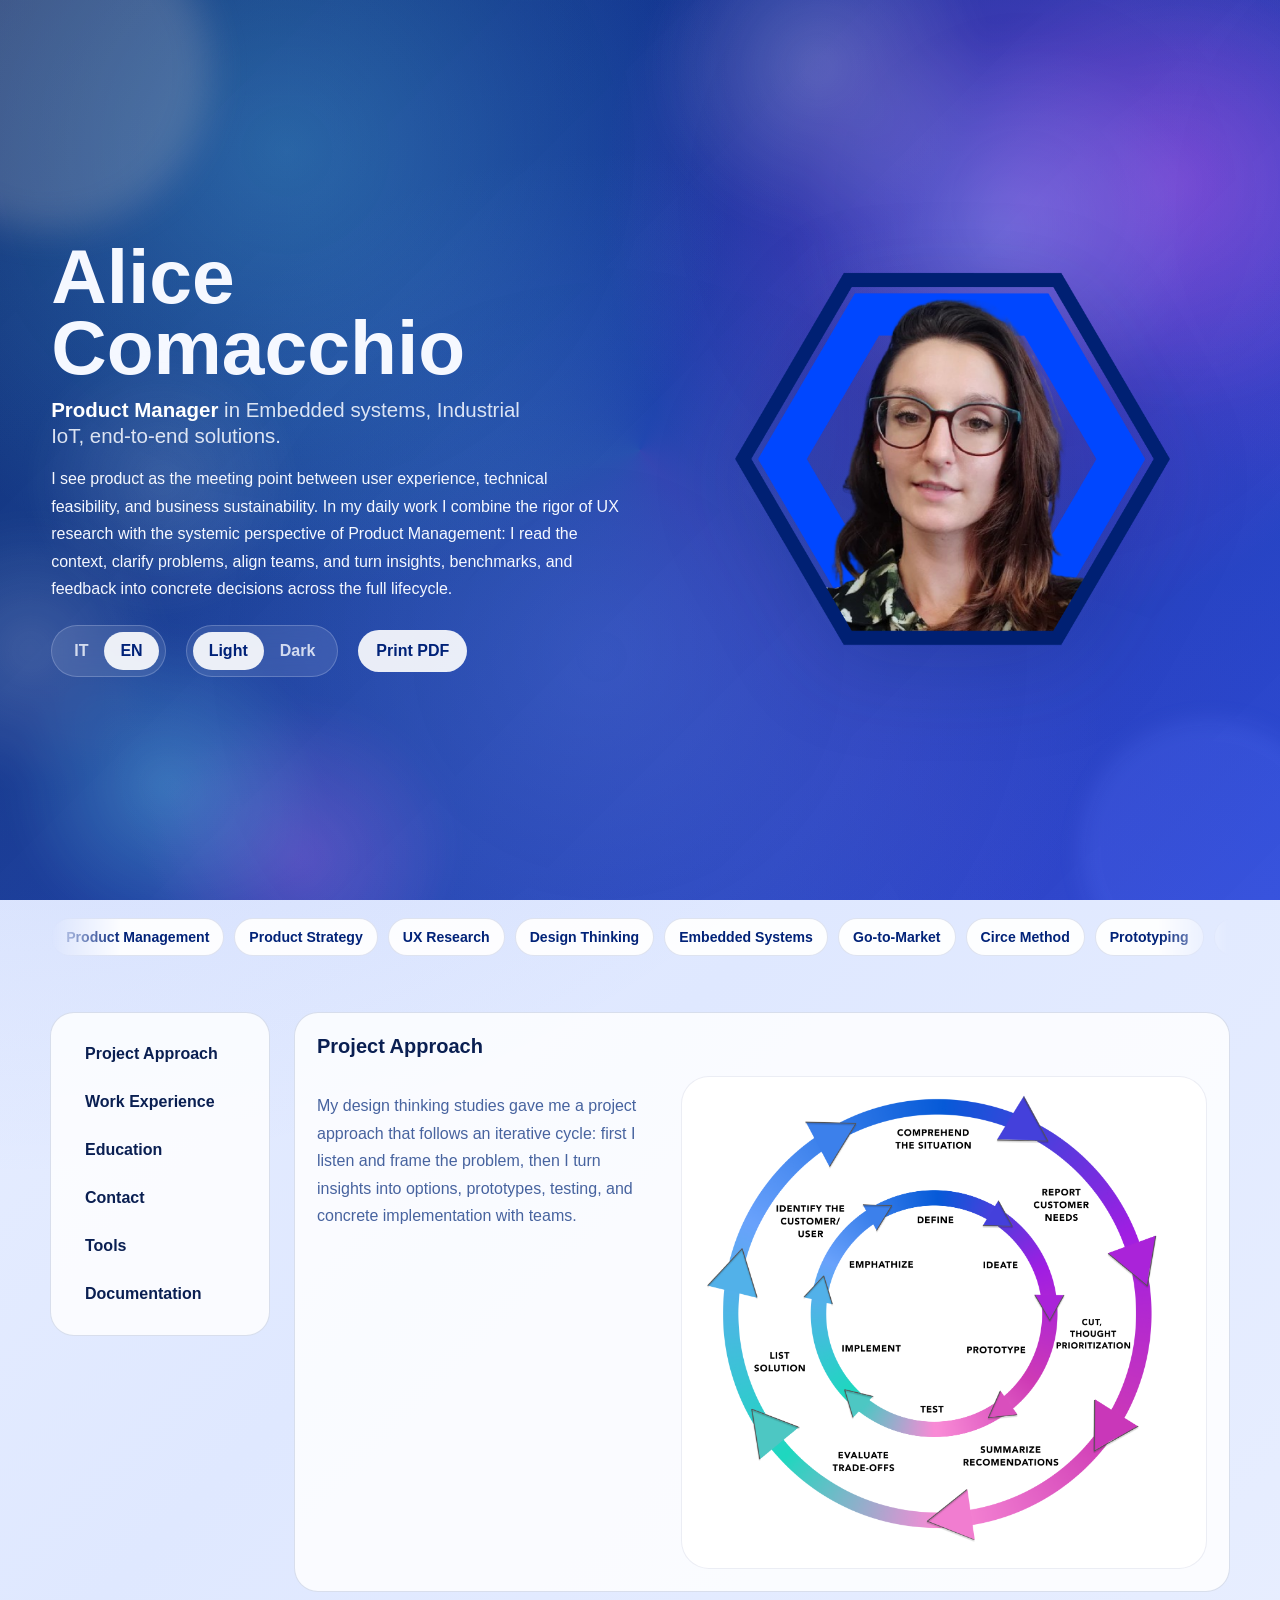
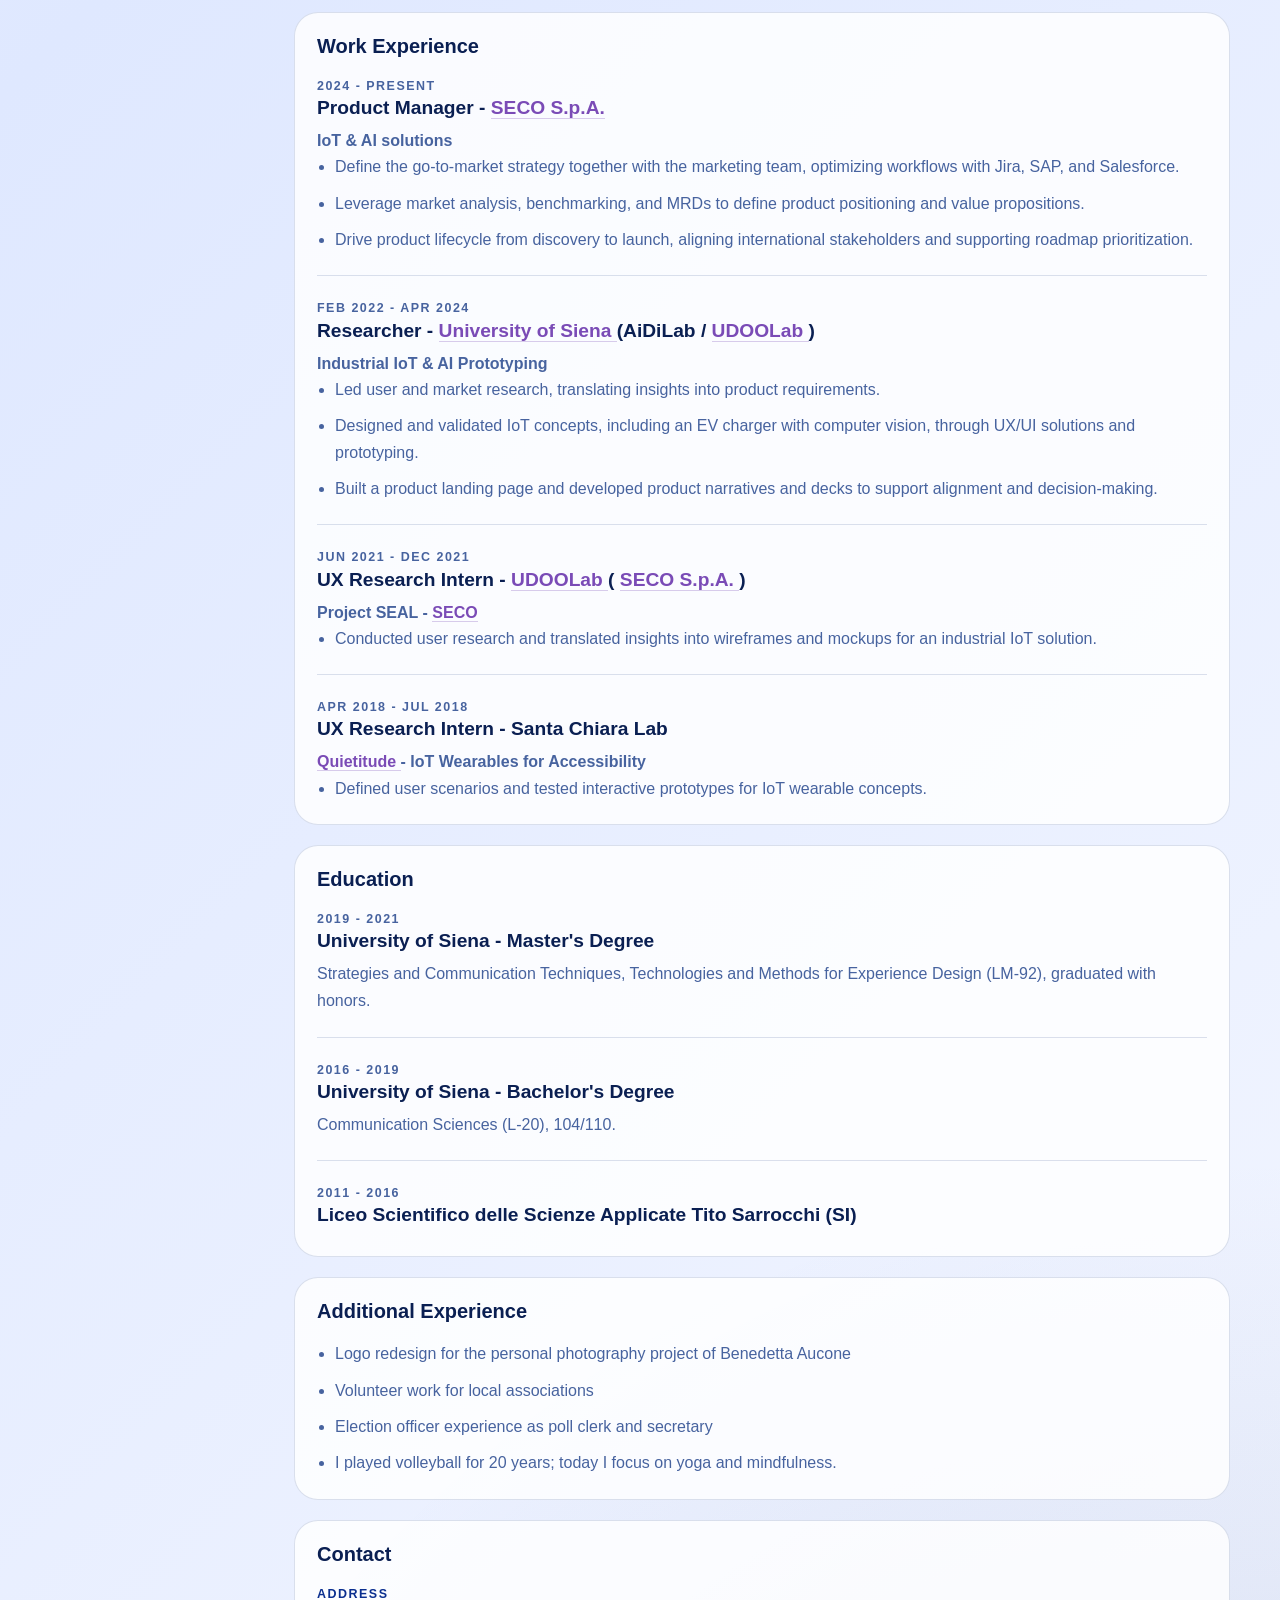
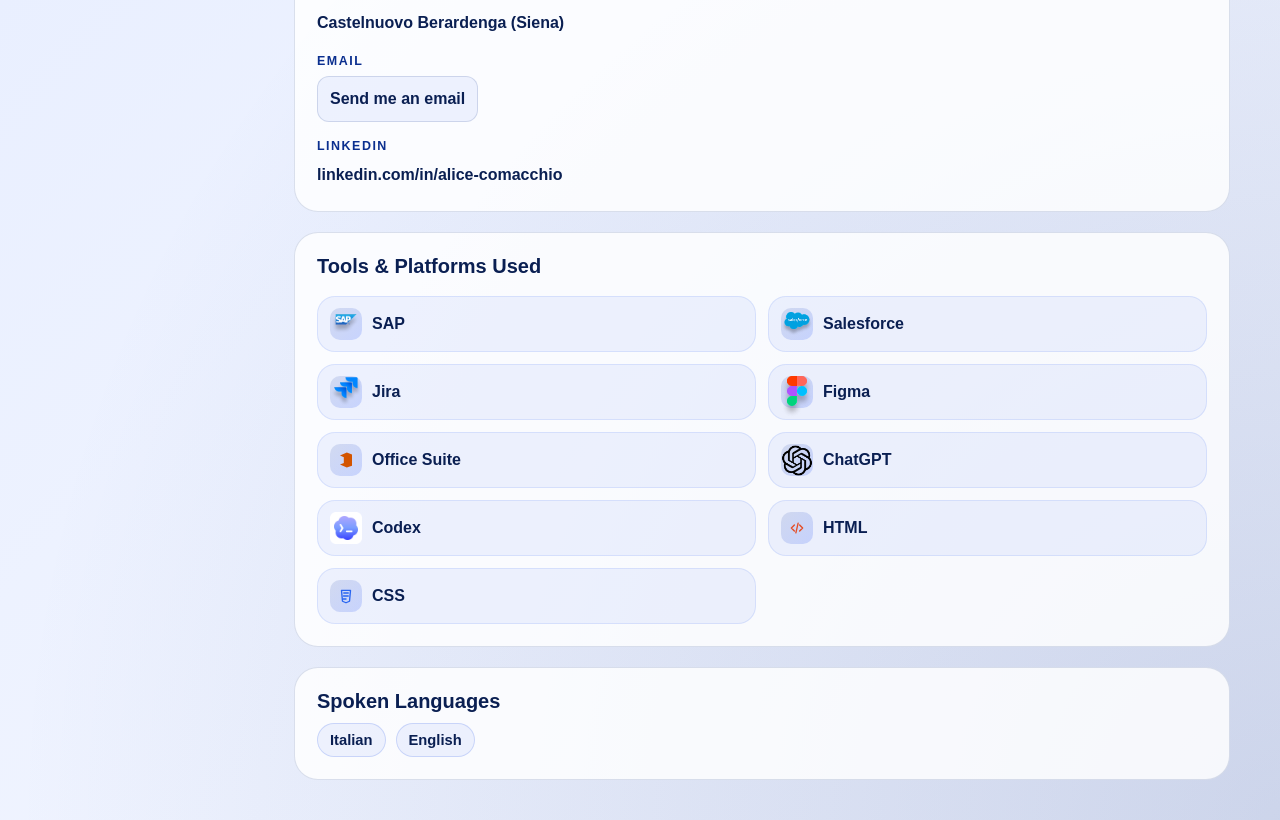
==== commit 0b396257: "Add languages section to web and PDF layouts" ====
--- a/index.html
+++ b/index.html
@@ -4,6 +4,11 @@
     <meta charset="UTF-8" />
     <meta name="viewport" content="width=device-width, initial-scale=1.0" />
     <title>Alice Comacchio | Product Manager</title>
+    <link
+      rel="icon"
+      type="image/jpeg"
+      href="./assets/images/profile/alice-comacchio.jpg"
+    />
     <link rel="stylesheet" href="./assets/css/main.css" />
   </head>
   <body>
@@ -483,10 +488,10 @@
             </div>
             <ul class="bullet-list">
               <li
-                data-it="Logo redesign per progetto personale"
+                data-it="Redesign del logo per la fotografa Benedetta Aucone"
                 data-en="Logo redesign for the personal photography project of Benedetta Aucone"
               >
-                Logo redesign per progetto personale
+                Redesign del logo per la fotografa Benedetta Aucone
               </li>
               <li
                 data-it="Attività di volontariato per associazioni locali"
@@ -619,6 +624,16 @@
               </div>
             </div>
           </article>
+
+          <article class="content-section languages-section" id="languages">
+            <div class="section-heading">
+              <h2 data-it="Lingue parlate" data-en="Spoken Languages">Lingue parlate</h2>
+            </div>
+            <div class="language-pills">
+              <span class="language-pill" data-it="Italiano" data-en="Italian">Italiano</span>
+              <span class="language-pill" data-it="Inglese" data-en="English">Inglese</span>
+            </div>
+          </article>
         </section>
       </main>
     </div>
--- a/assets/css/main.css
+++ b/assets/css/main.css
@@ -676,6 +676,28 @@
   gap: 12px;
 }
 
+.languages-section .section-heading {
+  margin-bottom: 10px;
+}
+
+.language-pills {
+  display: flex;
+  flex-wrap: wrap;
+  gap: 10px;
+}
+
+.language-pill {
+  display: inline-flex;
+  align-items: center;
+  padding: 8px 12px;
+  border-radius: 999px;
+  border: 1px solid rgba(17, 71, 230, 0.16);
+  background: rgba(17, 71, 230, 0.06);
+  color: var(--text);
+  font-size: 0.92rem;
+  font-weight: 600;
+}
+
 .tool-item {
   display: flex;
   align-items: center;
@@ -1201,9 +1223,9 @@
   justify-content: space-between;
   gap: 16px;
   padding: 20px 24px;
-  border: 1px solid rgba(1, 34, 120, 0.1);
+  border: 1px solid #c4c4c4;
   border-radius: 24px;
-  background: rgba(255, 255, 255, 0.9);
+  background: #fff;
 }
 
 .preview-toolbar h1 {
@@ -1214,7 +1236,7 @@
 
 .preview-toolbar p {
   margin: 8px 0 0;
-  color: var(--muted);
+  color: #2c2c2c;
 }
 
 .preview-actions {
@@ -1229,9 +1251,9 @@
   justify-content: center;
   padding: 11px 16px;
   border-radius: 999px;
-  border: 1px solid rgba(1, 34, 120, 0.12);
+  border: 1px solid #222;
   background: #fff;
-  color: var(--accent);
+  color: #111;
   font-weight: 700;
   text-decoration: none;
   font: inherit;
@@ -1248,9 +1270,9 @@
   display: grid;
   gap: 18px;
   padding: 22px;
-  border: 1px solid rgba(1, 34, 120, 0.1);
+  border: 1px solid #c4c4c4;
   border-radius: 24px;
-  background: rgba(255, 255, 255, 0.92);
+  background: #fff;
 }
 
 .preview-card h2 {
@@ -1262,7 +1284,7 @@
 .preview-frame {
   width: 100%;
   aspect-ratio: 1 / 1.414;
-  border: 1px solid rgba(1, 34, 120, 0.08);
+  border: 1px solid #d0d0d0;
   border-radius: 18px;
   background: #fff;
 }
@@ -1278,10 +1300,11 @@
   width: var(--pdf-page-width);
   min-height: var(--pdf-page-height);
   max-width: 100%;
-  font-size: 12pt;
+  font-size: 13pt;
   padding: 7mm 8mm;
   background: #fff;
   color: #000;
+  border-radius: 16pt;
   box-shadow: 0 12px 32px rgba(0, 0, 0, 0.12);
 }
 
@@ -1310,7 +1333,7 @@
 
 .resume-sidebar-block h2 {
   margin: 0 0 6pt;
-  font-size: 13pt;
+  font-size: 14pt;
   text-transform: uppercase;
   letter-spacing: 0.08em;
   border-bottom: 1px solid #111;
@@ -1331,20 +1354,21 @@
 }
 
 .resume-contact-list strong {
-  font-size: 12pt;
+  font-size: 13pt;
   font-weight: 700;
 }
 
 .resume-contact-list span {
-  font-size: 12pt;
+  font-size: 13pt;
   line-height: 1.35;
   word-break: break-word;
 }
 
 .resume-profile-photo {
-  width: 120pt;
-  height: 120pt;
-  border-radius: 8pt;
+  width: 100%;
+  max-width: 290pt;
+  height: auto;
+  border-radius: 18pt;
   object-fit: cover;
   object-position: center top;
   filter: grayscale(100%) contrast(1.08);
@@ -1359,7 +1383,7 @@
 }
 
 .resume-sidebar h1 {
-  font-size: 30pt;
+  font-size: 38pt;
   line-height: 0.96;
   margin-bottom: 0;
   max-width: none;
@@ -1369,14 +1393,14 @@
 .resume-role {
   margin: 0;
   color: #2d2d2d;
-  font-size: 16pt;
+  font-size: 19pt;
   font-weight: 600;
 }
 
 .resume-profile {
   margin: 0;
   color: #000;
-  font-size: 12pt;
+  font-size: 13pt;
   line-height: 1.5;
 }
 
@@ -1388,7 +1412,7 @@
   margin-bottom: 7pt;
   padding-bottom: 4pt;
   border-bottom: 1px solid #111;
-  font-size: 13pt;
+  font-size: 14.5pt;
   text-transform: uppercase;
   letter-spacing: 0.12em;
 }
@@ -1403,20 +1427,20 @@
 
 .resume-date {
   color: #8c8c8c;
-  font-size: 12pt;
+  font-size: 13pt;
   line-height: 1.3;
   font-weight: 600;
 }
 
 .resume-entry h3 {
-  font-size: 13pt;
+  font-size: 14pt;
   margin-bottom: 2pt;
 }
 
 .resume-org {
   margin: 0 0 5pt;
   color: #8c8c8c;
-  font-size: 12pt;
+  font-size: 13pt;
   line-height: 1.35;
 }
 
@@ -1430,7 +1454,7 @@
 .resume-block p,
 .resume-inline-grid p {
   color: #000;
-  font-size: 12pt;
+  font-size: 13pt;
   line-height: 1.4;
 }
 
@@ -1497,7 +1521,7 @@
 }
 
 .resume-tool span:last-child {
-  font-size: 12pt;
+  font-size: 13pt;
   line-height: 1.25;
   font-weight: 600;
 }
@@ -1528,9 +1552,148 @@
   gap: 8pt 10pt;
 }
 
+.resume-extra-list {
+  margin: 0;
+  padding-left: 16pt;
+}
+
+.resume-extra-list li {
+  font-size: 13pt;
+  line-height: 1.4;
+}
+
+.resume-languages {
+  margin-top: 10pt;
+}
+
+.resume-language-pills {
+  display: flex;
+  flex-wrap: wrap;
+  gap: 8pt;
+}
+
+.resume-language-pill {
+  display: inline-flex;
+  align-items: center;
+  border: 1px solid #111;
+  border-radius: 999px;
+  padding: 3pt 10pt;
+  font-size: 13pt;
+  line-height: 1.25;
+  font-weight: 600;
+}
+
 .resume-sheet img,
 .resume-sheet svg {
   filter: grayscale(100%);
+}
+
+@media screen and (max-width: 920px) {
+  body.print-preview-page .page-shell {
+    width: calc(100% - 16px);
+    margin: 8px auto;
+  }
+
+  .preview-toolbar {
+    padding: 14px;
+    border-radius: 16px;
+    gap: 12px;
+  }
+
+  .preview-toolbar h1 {
+    font-size: 1.6rem;
+  }
+
+  .preview-toolbar p {
+    font-size: 0.98rem;
+    line-height: 1.4;
+  }
+
+  .preview-card {
+    padding: 14px;
+    border-radius: 16px;
+  }
+
+  .preview-frame {
+    border-radius: 12px;
+    min-height: 72vh;
+    aspect-ratio: auto;
+  }
+
+  .resume-sheet {
+    width: 100%;
+    min-height: auto;
+    padding: 14px;
+    border-radius: 14px;
+  }
+
+  .resume-layout {
+    grid-template-columns: 1fr;
+    gap: 14px;
+  }
+
+  .resume-sidebar {
+    border-right: 0;
+    border-bottom: 1px solid #9c9c9c;
+    padding-right: 0;
+    padding-bottom: 12px;
+    gap: 8pt;
+  }
+
+  .resume-profile-photo {
+    width: min(70vw, 220px);
+    max-width: none;
+  }
+
+  .resume-sidebar h1 {
+    font-size: clamp(2rem, 9vw, 2.5rem);
+    line-height: 1;
+  }
+
+  .resume-role {
+    font-size: 14pt;
+  }
+
+  .resume-profile,
+  .resume-contact-list strong,
+  .resume-contact-list span,
+  .resume-entry li,
+  .resume-entry p,
+  .resume-inline-grid p,
+  .resume-tool span:last-child {
+    font-size: 12pt;
+  }
+
+  .resume-entry {
+    grid-template-columns: 1fr;
+    gap: 5px;
+    margin-top: 8pt;
+  }
+
+  .resume-date {
+    font-size: 12pt;
+  }
+
+  .resume-entry h3 {
+    font-size: 12.5pt;
+  }
+
+  .resume-org {
+    font-size: 12pt;
+  }
+
+  .resume-section h2 {
+    font-size: 12.5pt;
+  }
+
+  .resume-strengths-tools {
+    grid-template-columns: 1fr;
+    gap: 10pt;
+  }
+
+  .resume-strengths-tools .resume-tools-grid {
+    grid-template-columns: 1fr 1fr;
+  }
 }
 
 @page {
@@ -1689,6 +1852,12 @@
     border-color: rgba(127, 164, 255, 0.14);
 }
 
+html[data-theme="dark"] .language-pill {
+    background: rgba(127, 164, 255, 0.12);
+    border-color: rgba(127, 164, 255, 0.24);
+    color: #eef3ff;
+}
+
 html[data-theme="dark"] .tool-icon {
     background: linear-gradient(135deg, rgba(219, 230, 255, 0.14), rgba(127, 164, 255, 0.22));
 }
@@ -1758,7 +1927,7 @@
     order: -1;
     min-height: 0;
     height: auto;
-    margin: 10px auto 0;
+    margin: 8px auto -88px;
     align-items: start;
     justify-items: center;
     pointer-events: none;
@@ -1776,12 +1945,24 @@
   }
 
   .hero-portrait {
-    width: min(84vw, 460px);
+    width: min(88vw, 500px);
     position: relative;
     left: 50%;
     transform: translateX(-50%);
-    mask-image: none;
-    -webkit-mask-image: none;
+    mask-image: linear-gradient(
+      to bottom,
+      rgba(0, 0, 0, 0.98) 0%,
+      rgba(0, 0, 0, 0.96) 52%,
+      rgba(0, 0, 0, 0.42) 76%,
+      rgba(0, 0, 0, 0) 100%
+    );
+    -webkit-mask-image: linear-gradient(
+      to bottom,
+      rgba(0, 0, 0, 0.98) 0%,
+      rgba(0, 0, 0, 0.96) 52%,
+      rgba(0, 0, 0, 0.42) 76%,
+      rgba(0, 0, 0, 0) 100%
+    );
   }
 
   .mobile-menu-toggle {
@@ -2061,6 +2242,7 @@
 
   h1 {
     font-size: 2.5rem;
+    line-height: 1.04;
   }
 
   .hero-topbar {
@@ -2089,6 +2271,10 @@
     width: 100%;
   }
 
+  .language-pill {
+    font-size: 0.88rem;
+  }
+
   .hero-controls {
     flex-direction: column;
     align-items: stretch;
@@ -2113,8 +2299,22 @@
   }
 
   .hero-portrait {
-    width: min(92vw, 470px);
+    width: min(94vw, 500px);
     max-height: none;
+    mask-image: linear-gradient(
+      to bottom,
+      rgba(0, 0, 0, 0.98) 0%,
+      rgba(0, 0, 0, 0.94) 50%,
+      rgba(0, 0, 0, 0.36) 74%,
+      rgba(0, 0, 0, 0) 100%
+    );
+    -webkit-mask-image: linear-gradient(
+      to bottom,
+      rgba(0, 0, 0, 0.98) 0%,
+      rgba(0, 0, 0, 0.94) 50%,
+      rgba(0, 0, 0, 0.36) 74%,
+      rgba(0, 0, 0, 0) 100%
+    );
   }
 
   .section-heading {
